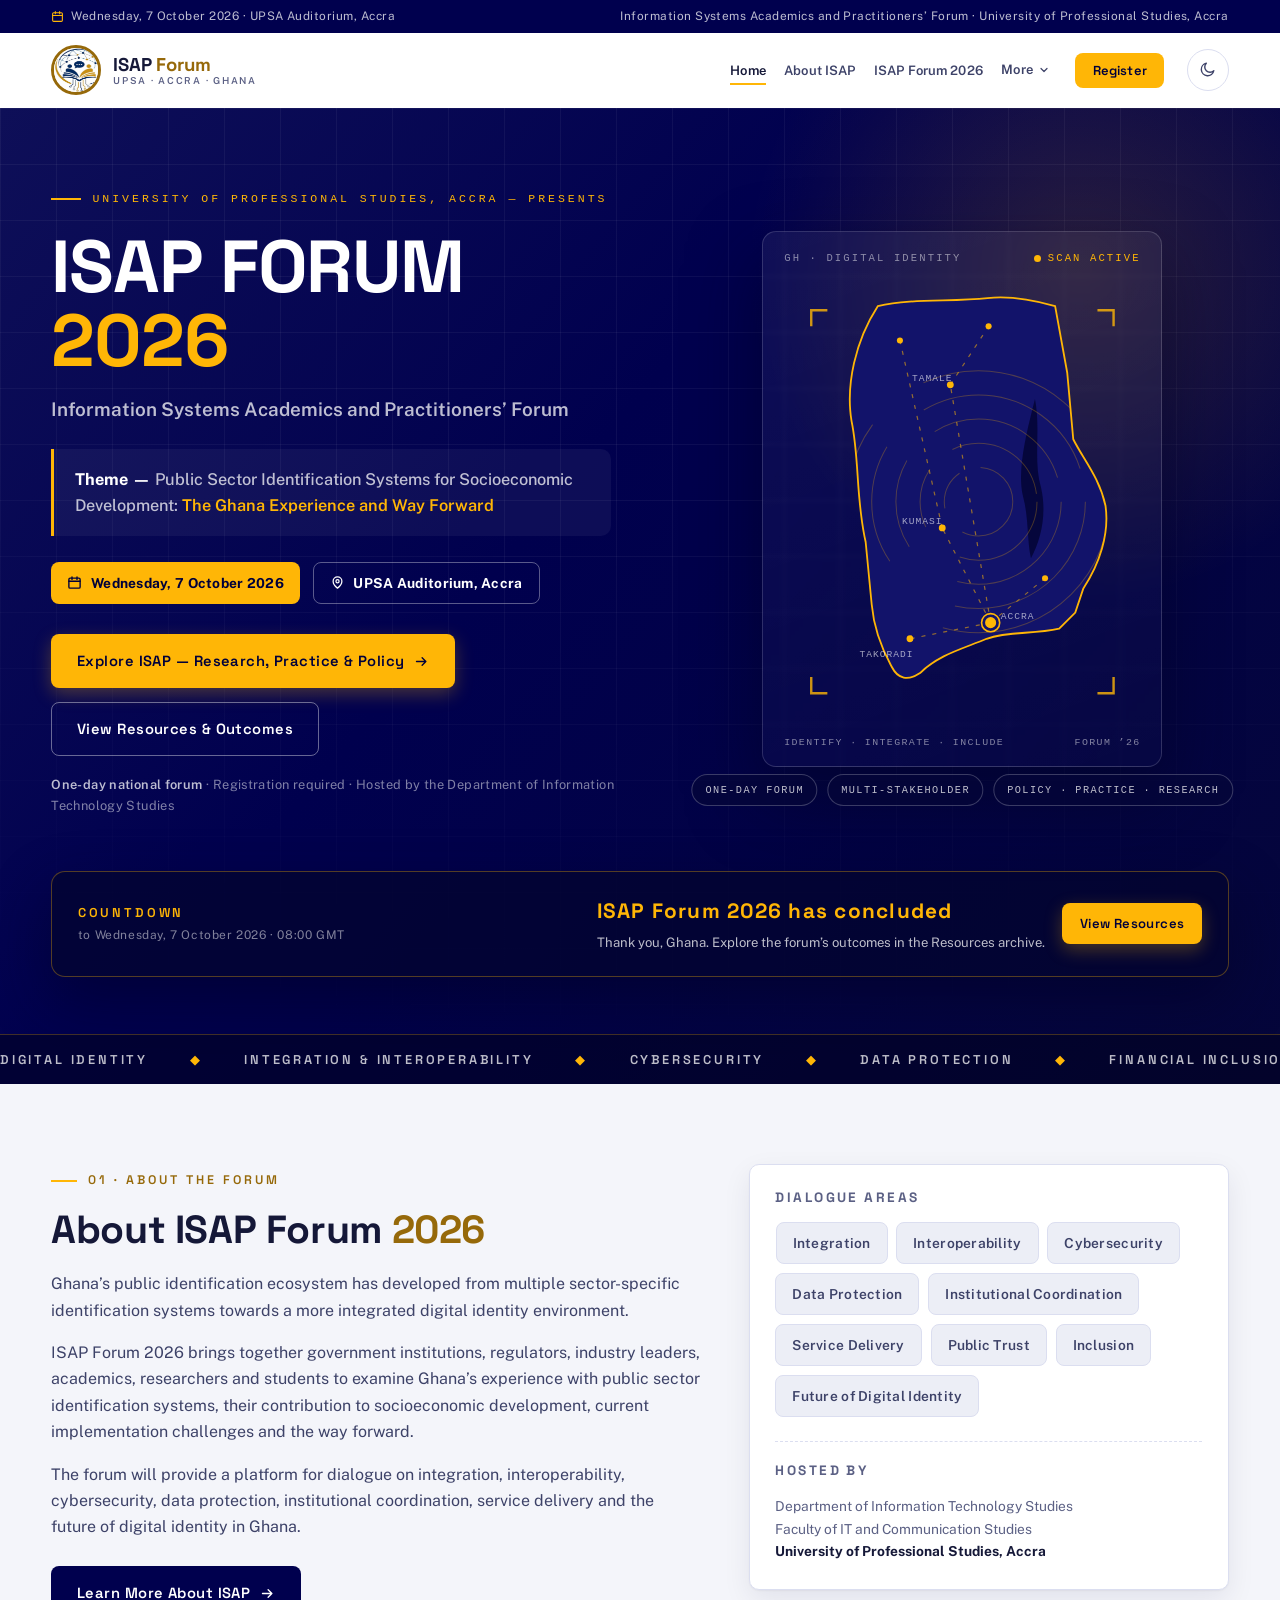
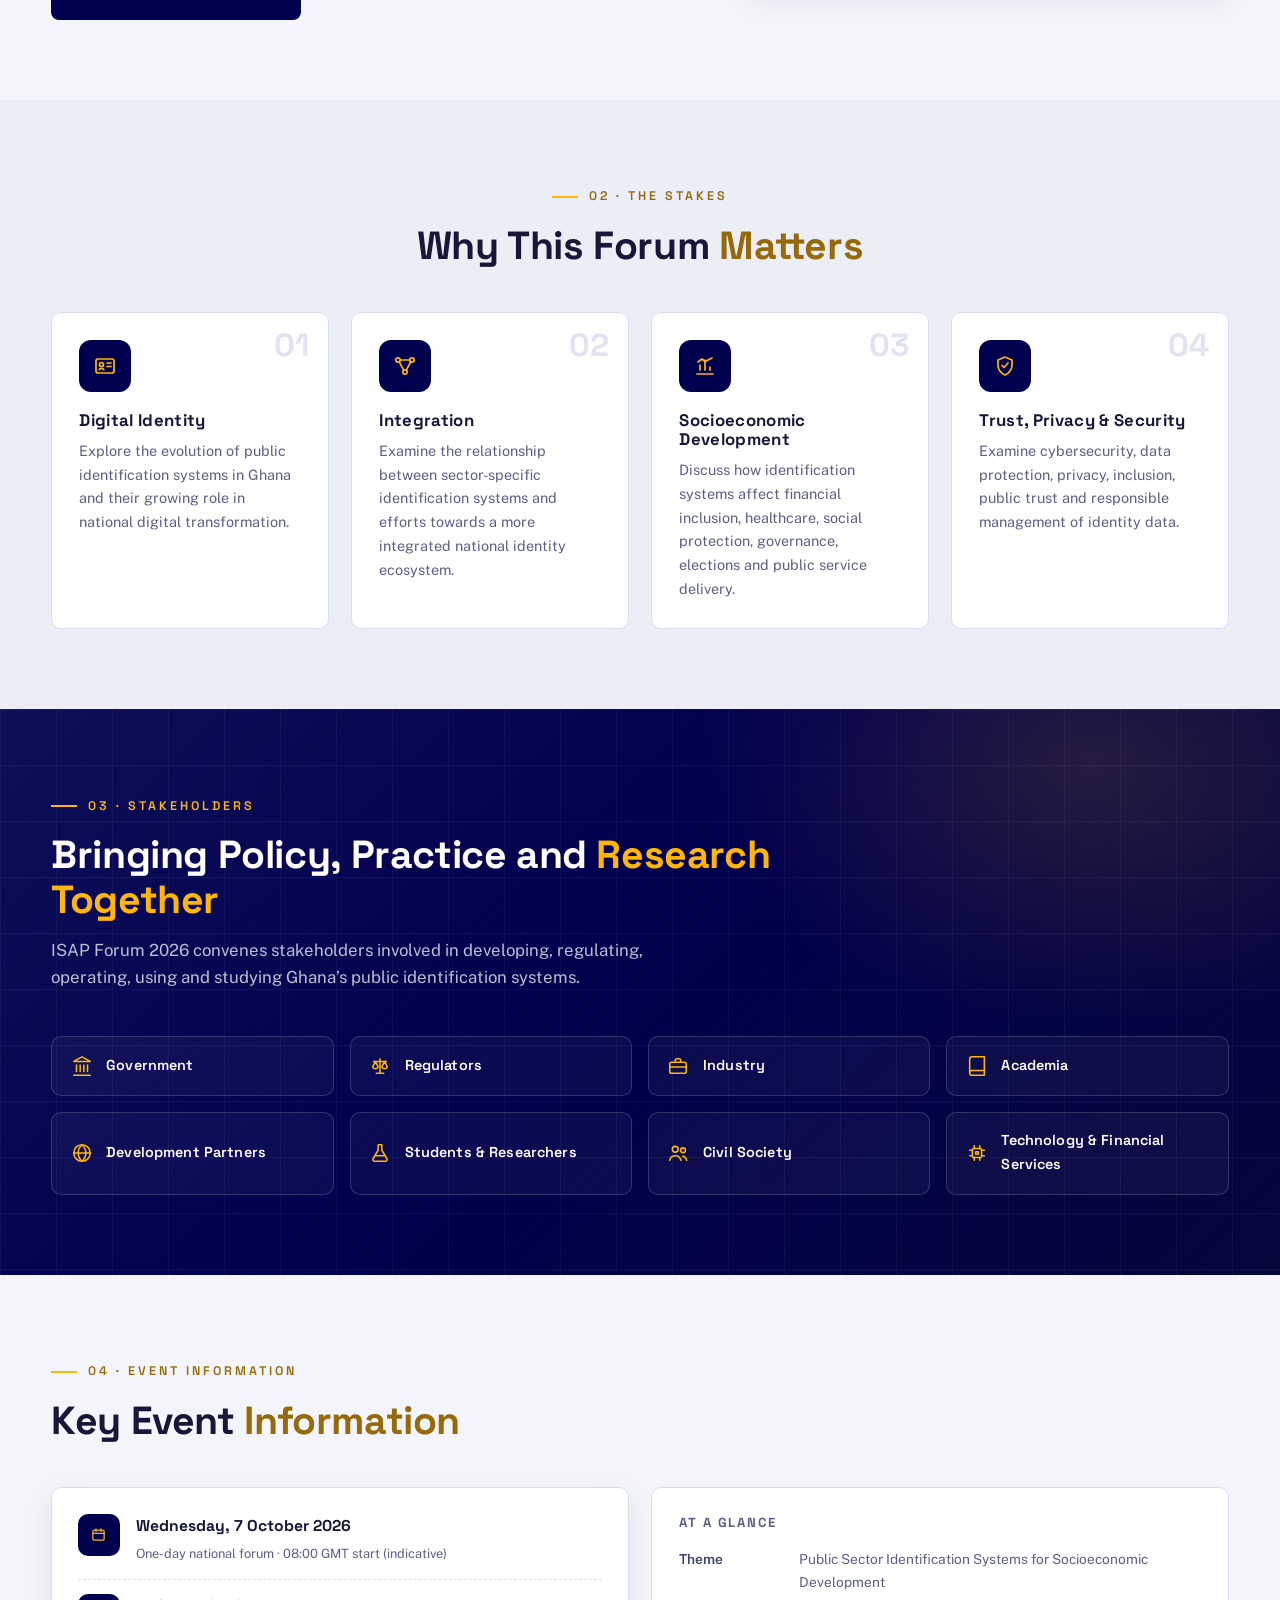
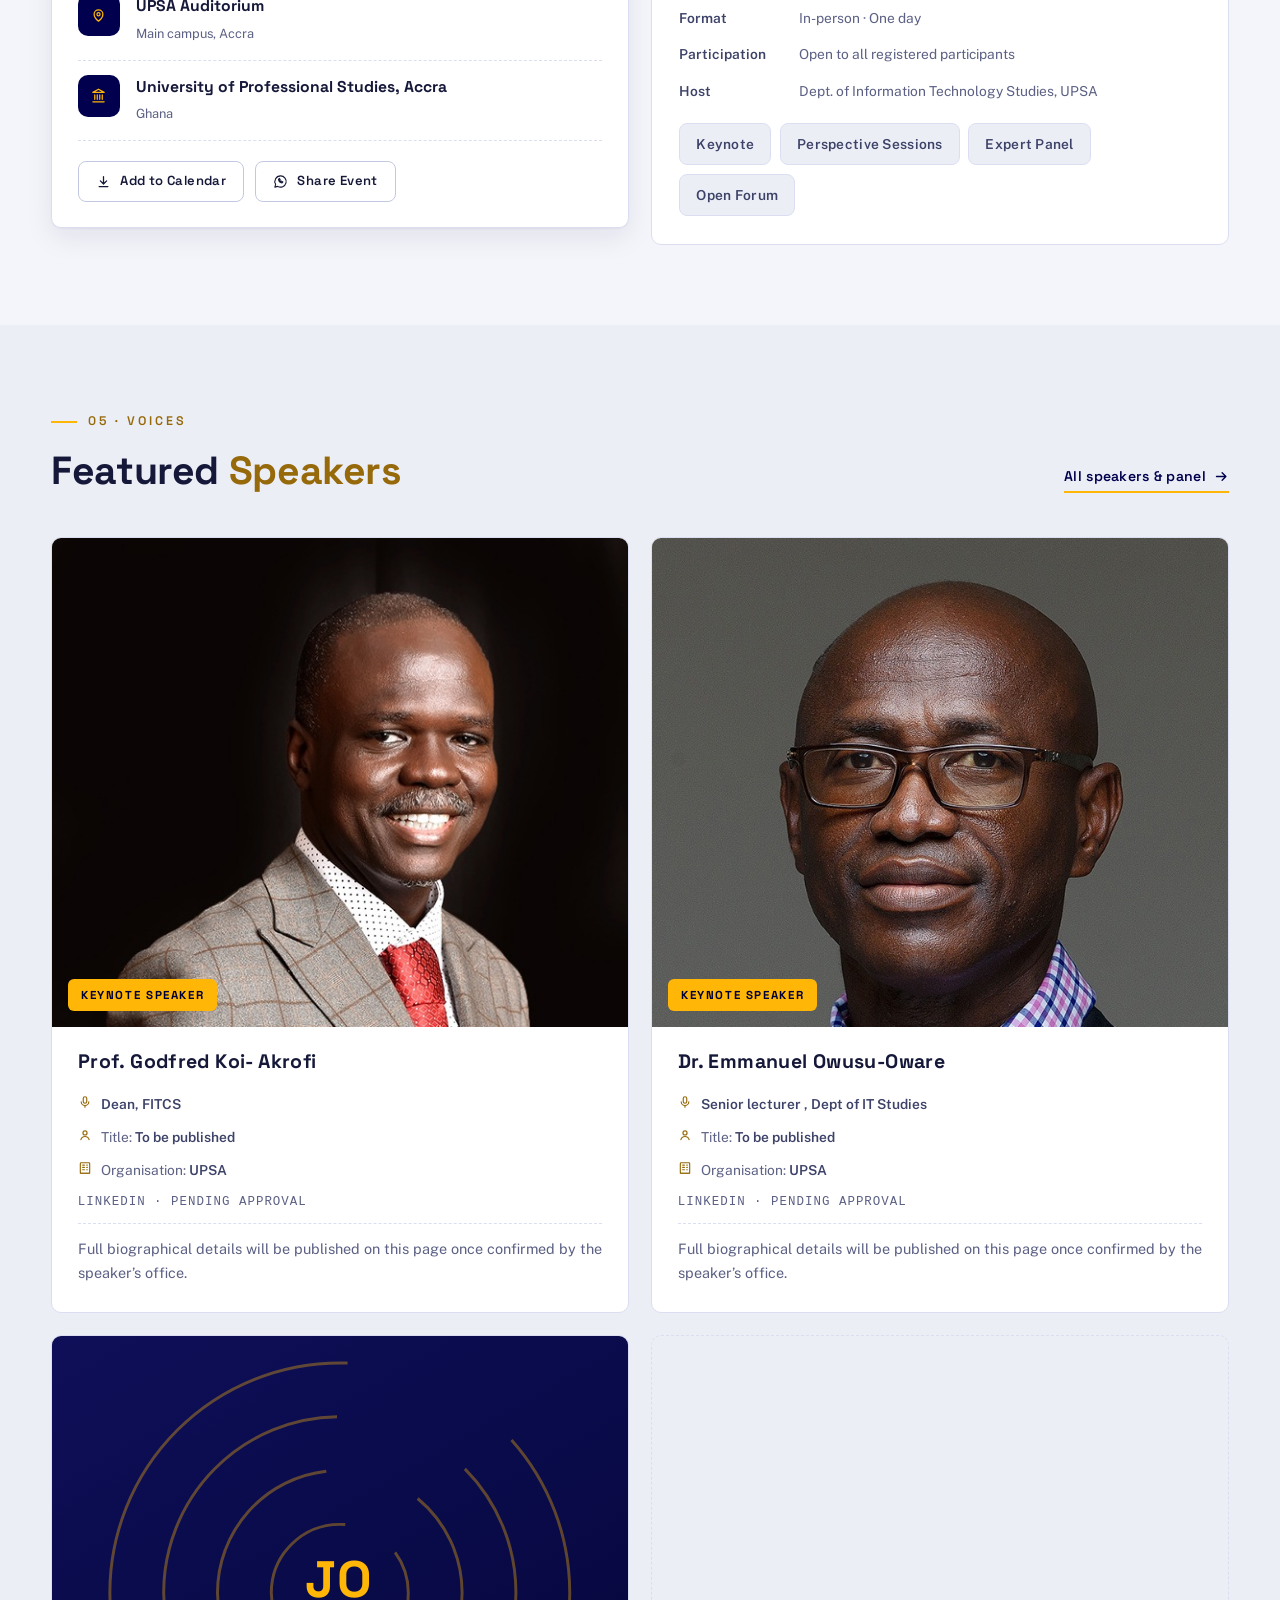
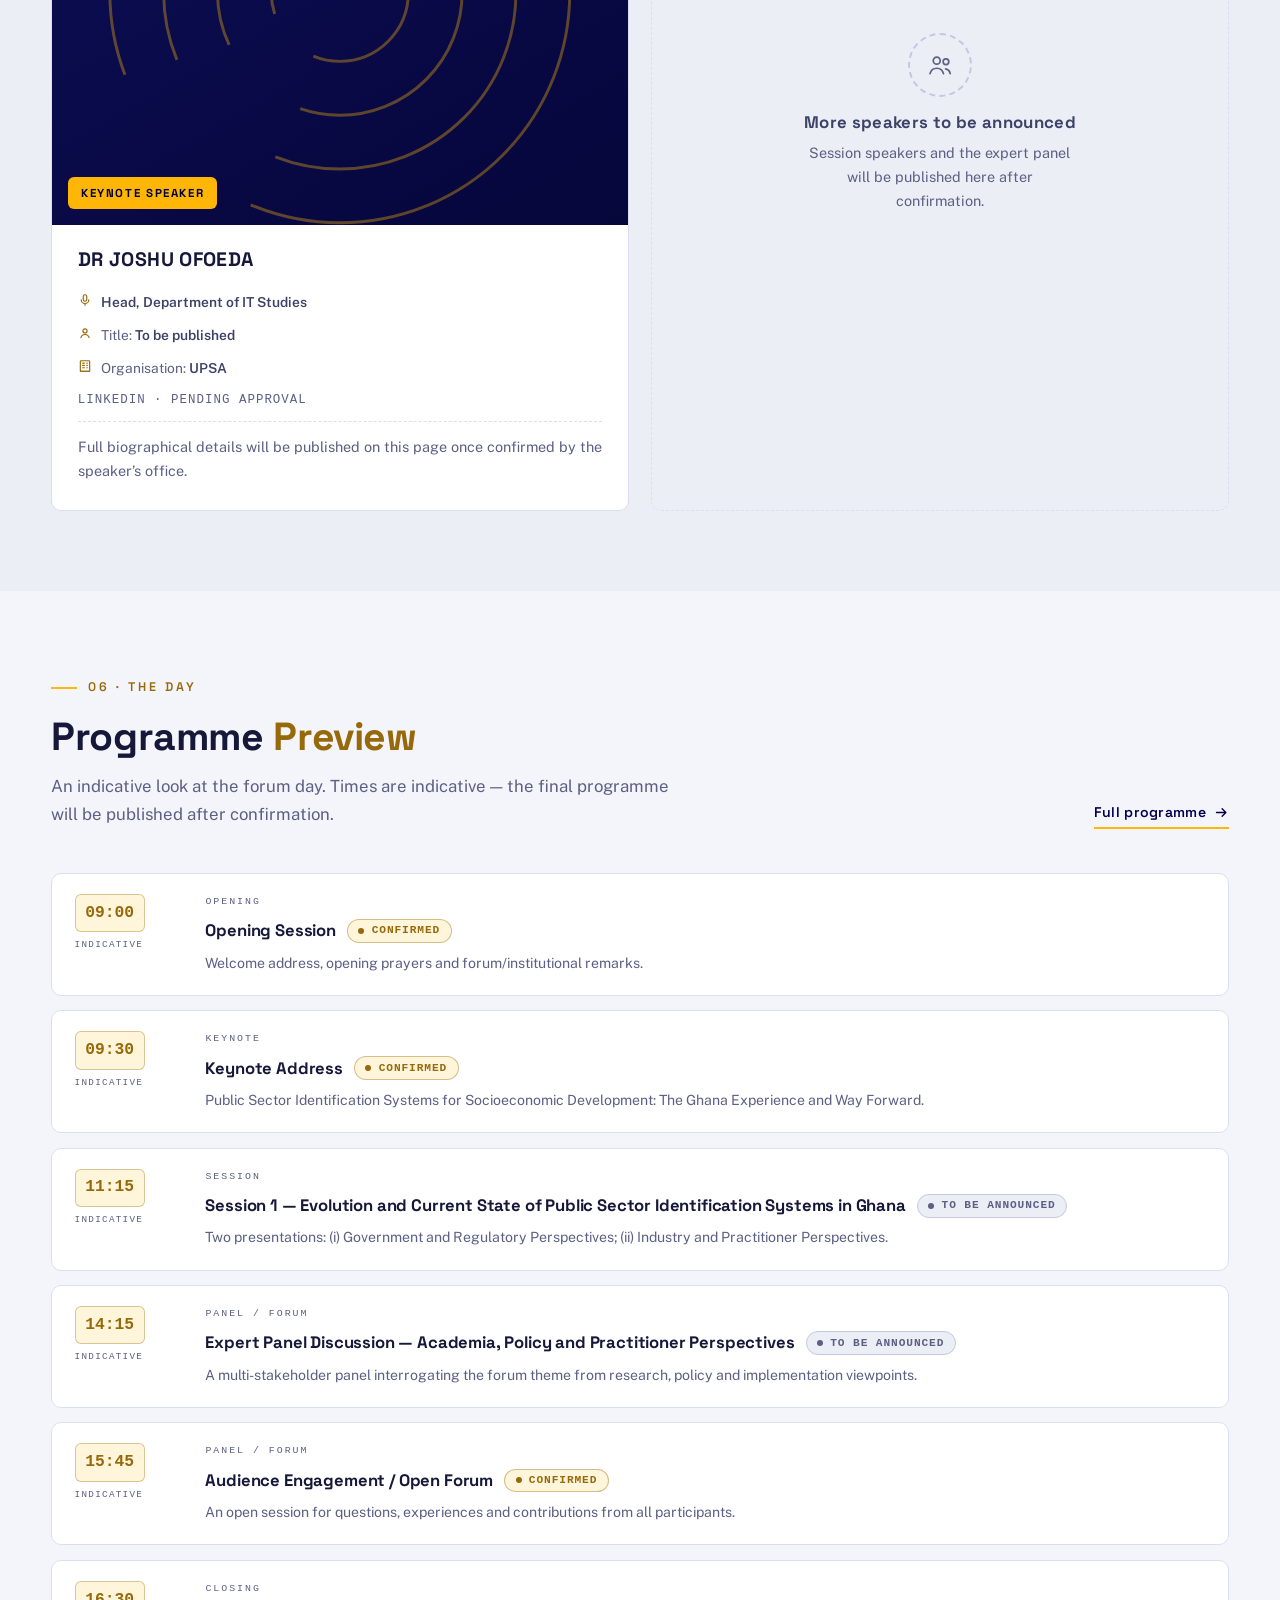
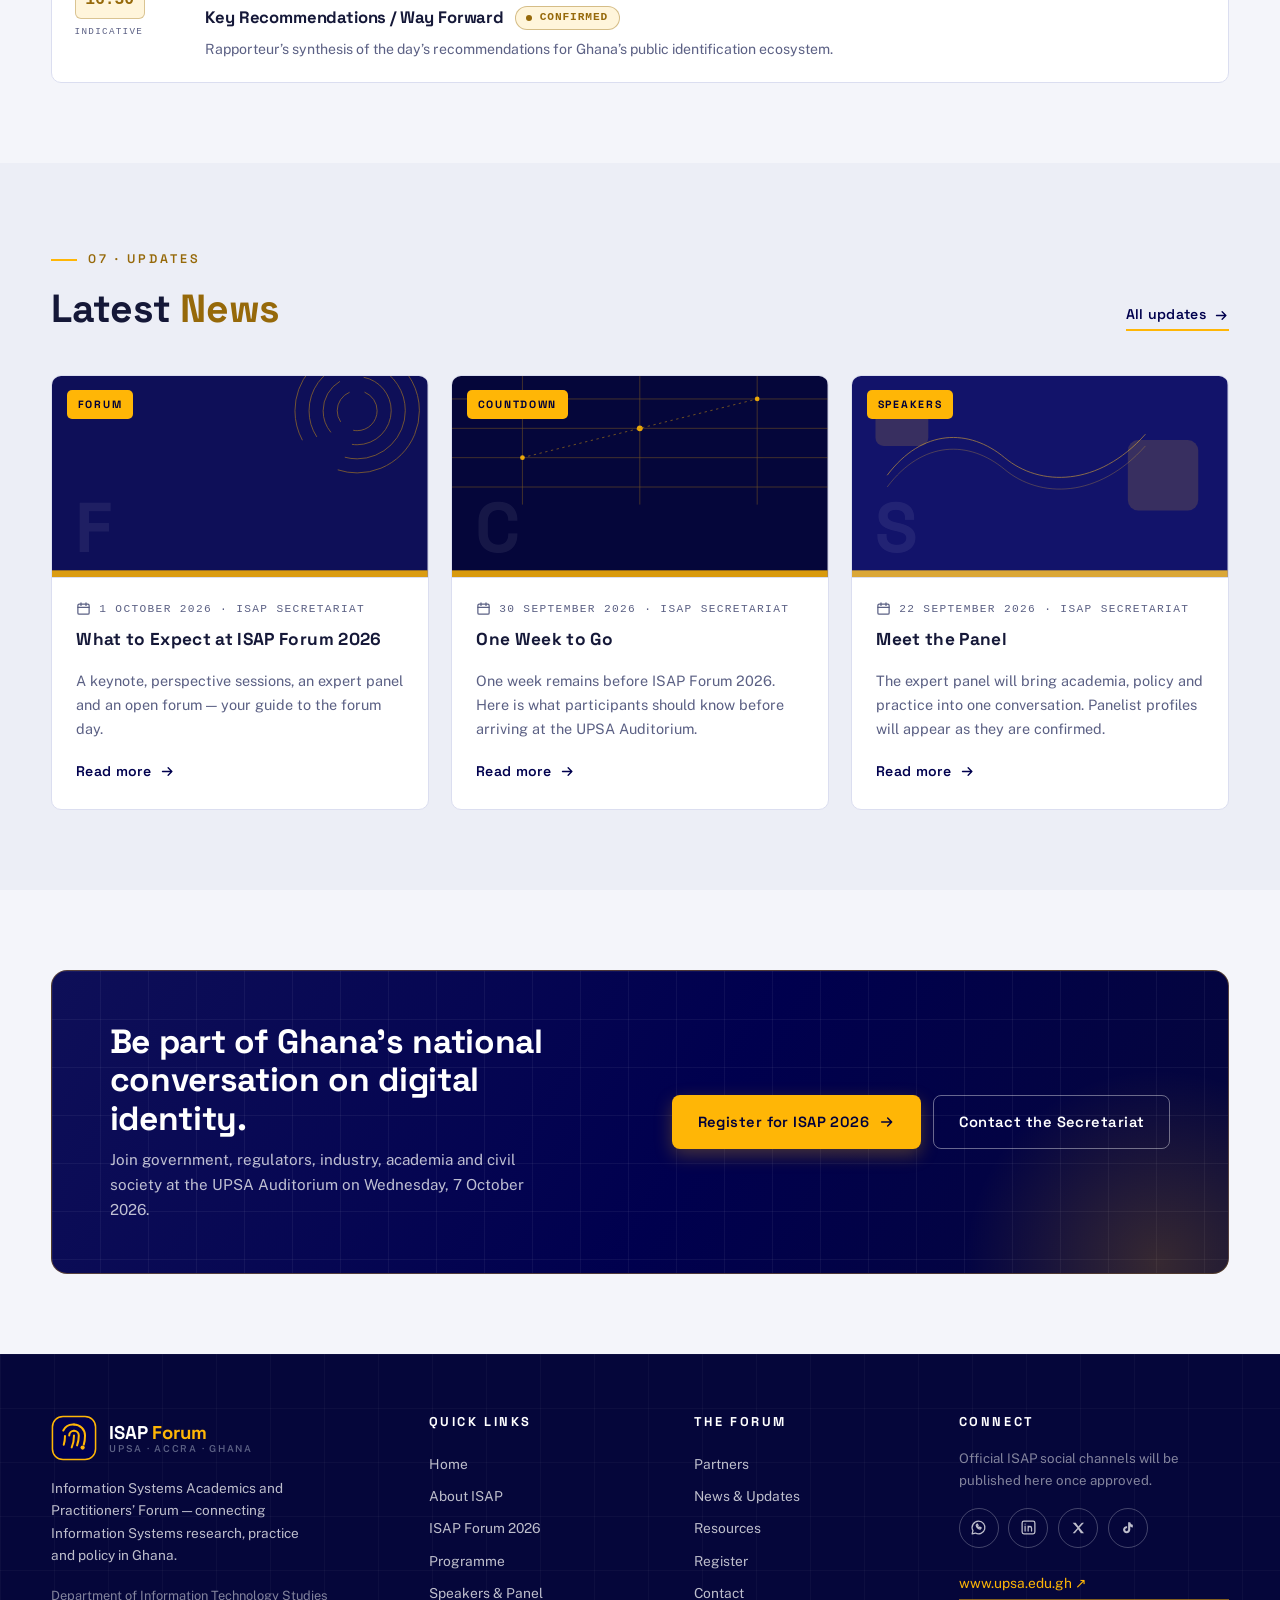
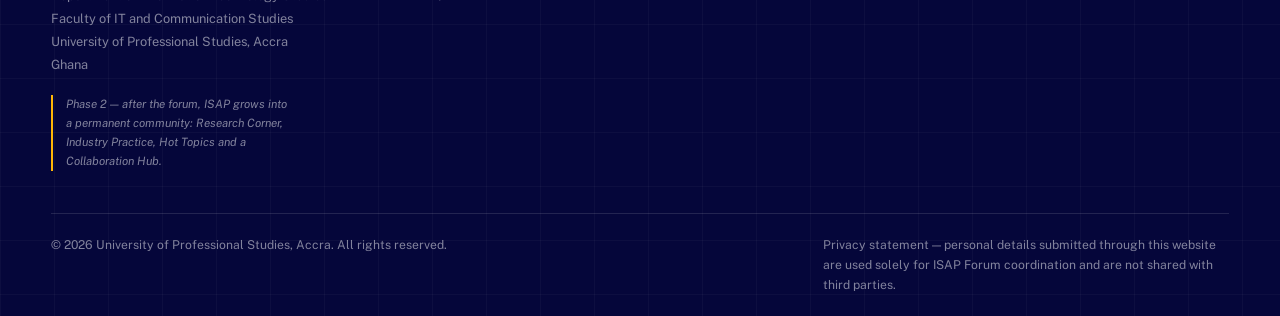
==== index.html @ c1e5a8bd "-Initial Commit -frontend" ====
<!DOCTYPE html>
<html lang="en" data-theme="light">

<head>
  <!-- =====================================================================
  ISAP FORUM 2026 — Official Event Website (Frontend Prototype)
  Information Systems Academics and Practitioners' Forum
  University of Professional Studies, Accra (UPSA)
  ---------------------------------------------------------------------
  · Multi-page static site: HTML5 + CSS3 + Vanilla JS (no frameworks, no build step)
  · Shared assets:  style.css (design system) · main.js (CMS-ready data + behaviour)
  · This page:      index.html — Home (front page)
  · News articles:  article.html?slug=<slug> — single-article view rendered
    from the ISAP_DATA store in main.js (CMS-ready). All renderers honour
    the `status` publication gate (invited / confirmed / published ·
    draft / approved / published); swap the data objects for API calls
    later without touching the renderers.
====================================================================== -->
  <meta charset="UTF-8">
  <meta name="viewport" content="width=device-width, initial-scale=1.0">
  <title>ISAP Forum 2026 | Information Systems Academics and Practitioners’ Forum</title>
  <link rel="icon" type="image/x-icon" href="images/logo-icon.jpg">
  <meta name="description"
    content="Official website of ISAP Forum 2026 at the University of Professional Studies, Accra, focusing on public sector identification systems for socioeconomic development in Ghana. Wednesday, 7 October 2026 · UPSA Auditorium.">
  <meta name="robots" content="index, follow">
  <meta name="theme-color" content="#00004E">
  <!-- Canonical + social placeholders: replace domain with the production URL -->
  <link rel="canonical" href="https://isapforum.upsa.edu.gh/">
  <meta property="og:type" content="website">
  <meta property="og:site_name" content="ISAP Forum · UPSA">
  <meta property="og:title" content="ISAP Forum 2026 | Information Systems Academics and Practitioners’ Forum">
  <meta property="og:description"
    content="Official website of ISAP Forum 2026 at the University of Professional Studies, Accra, focusing on public sector identification systems for socioeconomic development in Ghana. Wednesday, 7 October 2026 · UPSA Auditorium.">
  <meta property="og:url" content="https://isapforum.upsa.edu.gh/">
  <!-- og:image: replace with official campaign visual when available -->
  <meta property="og:image" content="https://isapforum.upsa.edu.gh/assets/images/isap-2026-og.png">
  <meta name="twitter:card" content="summary_large_image">
  <meta name="twitter:title" content="ISAP Forum 2026 | Information Systems Academics and Practitioners’ Forum">
  <meta name="twitter:description"
    content="Official website of ISAP Forum 2026 at the University of Professional Studies, Accra, focusing on public sector identification systems for socioeconomic development in Ghana. Wednesday, 7 October 2026 · UPSA Auditorium.">
  <link rel="preconnect" href="https://fonts.googleapis.com">
  <link rel="preconnect" href="https://fonts.gstatic.com" crossorigin>
  <link
    href="https://fonts.googleapis.com/css2?family=Space+Grotesk:wght@500;600;700&family=Public+Sans:ital,wght@0,400;0,500;0,600;0,700;0,800;1,400;1,600&display=swap"
    rel="stylesheet">
  <script>
    /* Theme bootstrap — runs before paint to avoid flash (persists via localStorage) */
    (function () {
      try {
        var t = localStorage.getItem('isap-theme');
        if (t !== 'light' && t !== 'dark') {
          t = (window.matchMedia && window.matchMedia('(prefers-color-scheme: dark)').matches) ? 'dark' : 'light';
        }
        document.documentElement.setAttribute('data-theme', t);
      } catch (e) { document.documentElement.setAttribute('data-theme', 'light'); }
    })();
  </script>
  <link rel="stylesheet" href="style.css">
</head>

<body data-page="home">

  <a class="skip-link" href="#main">Skip to main content</a>

  <!-- ================= HEADER ================= -->
  <header class="site-header" id="siteHeader">
    <div class="topstrip">
      <div class="container topstrip-in">
        <span><svg width="13" height="13" viewBox="0 0 24 24" fill="none" stroke="currentColor" stroke-width="2"
            stroke-linecap="round">
            <rect x="3" y="5" width="18" height="16" rx="2" />
            <path d="M3 10h18M8 3v4M16 3v4" />
          </svg> Wednesday, 7 October 2026 · UPSA Auditorium, Accra</span>
        <span class="ts-right">Information Systems Academics and Practitioners’ Forum · University of Professional
          Studies, Accra</span>
      </div>
    </div>
    <div class="container header-inner">
      <a class="brand" href="index.html" aria-label="ISAP Forum — Home">
        <img class="brand-mark-img" src="images/logo-icon.jpg" alt="" aria-hidden="true">
        <span class="brand-text">
          <strong>ISAP <i>Forum</i></strong>
          <small>UPSA · Accra · Ghana</small>
        </span>
      </a>
      <nav class="main-nav" aria-label="Primary">
        <ul>
          <li><a class="active nav-link" href="index.html" data-nav="home">Home</a></li>
          <li><a class="nav-link" href="about.html" data-nav="about">About ISAP</a></li>
          <li><a class="nav-link" href="forum.html" data-nav="forum">ISAP Forum 2026</a></li>
          <li class="nav-dropdown" id="navMore">
            <button class="nav-link nav-more" id="navMoreBtn" type="button" aria-haspopup="true" aria-expanded="false"
              aria-controls="navMoreMenu">
              More
              <svg class="chev" width="12" height="12" viewBox="0 0 24 24" fill="none" stroke="currentColor"
                stroke-width="2.4" stroke-linecap="round" stroke-linejoin="round" aria-hidden="true">
                <path d="M6 9l6 6 6-6" />
              </svg>
            </button>
            <ul class="nav-dropdown-menu" id="navMoreMenu" role="menu" aria-label="More pages">
              <li role="none"><a role="menuitem" class="dropdown-link" href="programme.html"
                  data-nav="programme">Programme</a></li>
              <li role="none"><a role="menuitem" class="dropdown-link" href="speakers.html" data-nav="speakers">Speakers
                  &amp; Panel</a></li>
              <li role="none"><a role="menuitem" class="dropdown-link" href="partners.html"
                  data-nav="partners">Partners</a></li>
              <li role="none"><a role="menuitem" class="dropdown-link" href="news.html" data-nav="news">News &amp;
                  Updates</a></li>
              <li role="none"><a role="menuitem" class="dropdown-link" href="resources.html"
                  data-nav="resources">Resources</a></li>
              <li role="none"><a role="menuitem" class="dropdown-link" href="contact.html"
                  data-nav="contact">Contact</a></li>
            </ul>
          </li>
          <li><a class="nav-link is-cta" href="register.html" data-nav="register">Register</a></li>
        </ul>
      </nav>
      <div class="header-actions">
        <button class="icon-btn theme-toggle" id="themeToggle" type="button" aria-label="Switch to dark mode"
          aria-pressed="false">
          <svg class="ic-moon" width="19" height="19" viewBox="0 0 24 24" fill="none" stroke="currentColor"
            stroke-width="1.8" stroke-linecap="round" stroke-linejoin="round" aria-hidden="true">
            <path d="M20 13.5A8 8 0 1 1 10.5 4 6.5 6.5 0 0 0 20 13.5z" />
          </svg>
          <svg class="ic-sun" width="19" height="19" viewBox="0 0 24 24" fill="none" stroke="currentColor"
            stroke-width="1.8" stroke-linecap="round" aria-hidden="true">
            <circle cx="12" cy="12" r="4" />
            <path
              d="M12 2v2M12 20v2M2 12h2M20 12h2M4.9 4.9l1.4 1.4M17.7 17.7l1.4 1.4M4.9 19.1l1.4-1.4M17.7 6.3l1.4-1.4" />
          </svg>
        </button>
        <button class="icon-btn hamburger" id="hamburger" type="button" aria-label="Open menu" aria-expanded="false"
          aria-controls="mobileMenu">
          <span class="bars" aria-hidden="true"><span></span><span></span><span></span></span>
        </button>
      </div>
    </div>
  </header>

  <!-- ================= MOBILE MENU ================= -->
  <div class="mobile-menu" id="mobileMenu" aria-hidden="true">
    <div class="mm-top">
      <span class="brand">
        <svg class="brand-mark" viewBox="0 0 48 48" width="40" height="40" aria-hidden="true">
          <rect x="1.5" y="1.5" width="45" height="45" rx="11" fill="#00004E" stroke="#FFB606" stroke-width="1.6" />
          <g fill="none" stroke="#FFB606" stroke-width="2.1" stroke-linecap="round">
            <path d="M24 10a11.5 11.5 0 0 1 11.5 11.5c0 3.6-.4 6.7-1.3 9.4" />
            <path d="M12.8 16.2A11.5 11.5 0 0 1 24 10" />
            <path d="M24 16.5a5 5 0 0 1 5 5c0 3.8-.6 7.2-1.8 10.2" />
            <path d="M19 21.5a5 5 0 0 1 5-5" />
            <path d="M24 21.5c0 4.6-.8 8.7-2.4 12.3" />
            <path d="M14.6 22c0 3.3-.4 6.3-1.3 9" />
          </g>
          <circle cx="33" cy="34" r="2.2" fill="#FFB606" />
        </svg>
        <span class="brand-text"><strong style="color:#fff">ISAP <i
              style="color:#FFB606;font-style:normal">Forum</i></strong><small>UPSA · Accra · Ghana</small></span>
      </span>
      <button class="mm-close" id="mmClose" type="button" aria-label="Close menu">
        <svg width="18" height="18" viewBox="0 0 24 24" fill="none" stroke="currentColor" stroke-width="2"
          stroke-linecap="round" aria-hidden="true">
          <path d="M6 6l12 12M18 6L6 18" />
        </svg>
      </button>
    </div>
    <nav class="mm-nav" aria-label="Mobile">
      <a class="active" href="index.html" data-nav="home">Home <small>01</small></a>
      <a href="about.html" data-nav="about">About ISAP <small>02</small></a>
      <a href="forum.html" data-nav="forum">ISAP Forum 2026 <small>03</small></a>
      <a href="programme.html" data-nav="programme">Programme <small>04</small></a>
      <a href="speakers.html" data-nav="speakers">Speakers &amp; Panel <small>05</small></a>
      <a href="partners.html" data-nav="partners">Partners <small>06</small></a>
      <a href="news.html" data-nav="news">News &amp; Updates <small>07</small></a>
      <a href="resources.html" data-nav="resources">Resources <small>08</small></a>
      <a href="register.html" data-nav="register">Register <small>09</small></a>
      <a href="contact.html" data-nav="contact">Contact <small>10</small></a>
    </nav>
    <div class="mm-foot">
      <a class="btn btn-gold" href="register.html">Register for ISAP 2026
        <svg class="arr" width="16" height="16" viewBox="0 0 24 24" fill="none" stroke="currentColor" stroke-width="2.2"
          stroke-linecap="round" stroke-linejoin="round" aria-hidden="true">
          <path d="M4 12h15M13 6l6 6-6 6" />
        </svg>
      </a>
      <div class="mm-event">
        <span><svg width="14" height="14" viewBox="0 0 24 24" fill="none" stroke="currentColor" stroke-width="2"
            stroke-linecap="round" aria-hidden="true">
            <rect x="3" y="5" width="18" height="16" rx="2" />
            <path d="M3 10h18M8 3v4M16 3v4" />
          </svg> Wednesday, 7 October 2026</span>
        <span><svg width="14" height="14" viewBox="0 0 24 24" fill="none" stroke="currentColor" stroke-width="2"
            stroke-linecap="round" stroke-linejoin="round" aria-hidden="true">
            <path d="M12 21s-7-5.1-7-11a7 7 0 0 1 14 0c0 5.9-7 11-7 11z" />
            <circle cx="12" cy="10" r="2.5" />
          </svg> UPSA Auditorium, Accra</span>
      </div>
    </div>
  </div>

  <main id="main">
    <!-- ============================================================
     VIEW: HOME
============================================================ -->
    <section class="view" id="view-home" aria-label="Home">

      <!-- HERO -->
      <div class="hero">
        <div class="container hero-inner">
          <div class="hero-copy">
            <p class="hero-eyebrow hero-enter-scale" data-hero-child="0">University of Professional Studies, Accra —
              presents</p>
            <h1 class="hero-title hero-enter" data-hero-child="0.05">ISAP FORUM<span class="yr">2026</span></h1>
            <p class="hero-name hero-enter" data-hero-child="0.12">Information Systems Academics and Practitioners’
              Forum</p>
            <p class="hero-theme hero-enter" data-hero-child="0.19"><strong>Theme —</strong> Public Sector
              Identification Systems for Socioeconomic Development: <em>The Ghana Experience and Way Forward</em></p>
            <div class="hero-meta hero-enter" data-hero-child="0.27">
              <span class="chip chip--gold">
                <svg width="15" height="15" viewBox="0 0 24 24" fill="none" stroke="currentColor" stroke-width="2.2"
                  stroke-linecap="round" aria-hidden="true">
                  <rect x="3" y="5" width="18" height="16" rx="2" />
                  <path d="M3 10h18M8 3v4M16 3v4" />
                </svg>
                Wednesday, 7 October 2026
              </span>
              <span class="chip chip--line">
                <svg width="15" height="15" viewBox="0 0 24 24" fill="none" stroke="currentColor" stroke-width="2"
                  stroke-linecap="round" stroke-linejoin="round" aria-hidden="true">
                  <path d="M12 21s-7-5.1-7-11a7 7 0 0 1 14 0c0 5.9-7 11-7 11z" />
                  <circle cx="12" cy="10" r="2.5" />
                </svg>
                UPSA Auditorium, Accra
              </span>
            </div>
            <div class="hero-ctas hero-enter" id="heroCtas" data-hero-child="0.35">
              <a class="btn btn-gold" href="register.html" data-hero-register>Register for ISAP 2026
                <svg class="arr" width="16" height="16" viewBox="0 0 24 24" fill="none" stroke="currentColor"
                  stroke-width="2.2" stroke-linecap="round" stroke-linejoin="round" aria-hidden="true">
                  <path d="M4 12h15M13 6l6 6-6 6" />
                </svg>
              </a>
              <a class="btn btn-ghost" href="programme.html" data-hero-programme>View Programme</a>
            </div>
            <p class="hero-note hero-enter" data-hero-child="0.43"><b>One-day national forum</b> · Registration required
              · Hosted by the Department of Information Technology Studies</p>
          </div>

          <div class="hero-visual hero-enter-scale" data-hero-child="0.2">
            <figure class="map-panel" role="img"
              aria-label="Stylized map of Ghana with a biometric fingerprint overlay and network nodes linking major cities — the digital identity theme of ISAP Forum 2026">
              <div class="map-head"><span>GH · Digital Identity</span><span class="live">Scan Active</span></div>
              <svg class="map-svg" viewBox="0 0 360 440" aria-hidden="true" focusable="false">
                <defs>
                  <clipPath id="ghClip">
                    <path
                      d="M96 26 C130 18 168 22 205 18 C232 15 258 22 272 26 L284 92 L290 158 C300 178 316 196 322 224 C326 252 316 282 300 306 L292 330 L276 346 C250 352 226 348 204 356 C180 366 156 372 138 390 C126 398 116 396 110 384 C100 366 92 344 90 322 L84 260 C74 216 78 178 70 140 C64 104 74 60 96 26 Z" />
                  </clipPath>
                  <linearGradient id="scanGrad" x1="0" y1="0" x2="0" y2="1">
                    <stop offset="0" stop-color="#FFB606" stop-opacity="0" />
                    <stop offset="1" stop-color="#FFB606" stop-opacity=".28" />
                  </linearGradient>
                </defs>
                <!-- Ghana silhouette (stylized; replace with official cartography asset if required) -->
                <path
                  d="M96 26 C130 18 168 22 205 18 C232 15 258 22 272 26 L284 92 L290 158 C300 178 316 196 322 224 C326 252 316 282 300 306 L292 330 L276 346 C250 352 226 348 204 356 C180 366 156 372 138 390 C126 398 116 396 110 384 C100 366 92 344 90 322 L84 260 C74 216 78 178 70 140 C64 104 74 60 96 26 Z"
                  fill="#12136A" stroke="#FFB606" stroke-width="1.8" />
                <!-- Lake Volta -->
                <path
                  d="M252 118 C258 150 250 178 258 206 C264 232 258 258 248 276 C244 258 246 236 240 214 C234 188 244 150 252 118 Z"
                  fill="#05063C" />
                <!-- fingerprint arcs -->
                <g fill="none" stroke="#FFB606" opacity=".26" clip-path="url(#ghClip)">
                  <circle cx="196" cy="220" r="34" stroke-dasharray="70 30 40 22" />
                  <circle cx="196" cy="220" r="58" stroke-dasharray="110 46 60 30" />
                  <circle cx="196" cy="220" r="82" stroke-dasharray="150 60 90 40" />
                  <circle cx="196" cy="220" r="106" stroke-dasharray="190 80 120 52" />
                  <circle cx="196" cy="220" r="130" stroke-dasharray="240 100 150 66" />
                </g>
                <!-- network: Accra hub to cities -->
                <g stroke="#FFB606" stroke-width="1.2" opacity=".55">
                  <line class="net-line" x1="208" y1="340" x2="160" y2="246" />
                  <line class="net-line" x1="208" y1="340" x2="168" y2="104" />
                  <line class="net-line" x1="208" y1="340" x2="128" y2="356" />
                  <line class="net-line" x1="208" y1="340" x2="262" y2="296" />
                  <line class="net-line" x1="160" y1="246" x2="118" y2="60" />
                  <line class="net-line" x1="168" y1="104" x2="206" y2="46" />
                </g>
                <g fill="#FFB606">
                  <circle cx="160" cy="246" r="3.4" />
                  <circle cx="168" cy="104" r="3.4" />
                  <circle cx="128" cy="356" r="3.4" />
                  <circle cx="262" cy="296" r="3" />
                  <circle cx="118" cy="60" r="3" />
                  <circle cx="206" cy="46" r="3" />
                  <circle cx="208" cy="340" r="5.5" />
                </g>
                <circle class="pulse-ring" cx="208" cy="340" r="9" fill="none" stroke="#FFB606" stroke-width="1.6" />
                <g font-family="ui-monospace,Menlo,monospace" font-size="9.5" fill="rgba(255,255,255,.62)"
                  letter-spacing="1">
                  <text x="218" y="336">ACCRA</text><text x="120" y="242">KUMASI</text>
                  <text x="130" y="100">TAMALE</text><text x="78" y="374">TAKORADI</text>
                </g>
                <!-- biometric scan sweep -->
                <g clip-path="url(#ghClip)">
                  <g class="scan-line">
                    <rect x="40" y="-44" width="290" height="44" fill="url(#scanGrad)" />
                    <rect x="40" y="-2" width="290" height="2.4" fill="#FFB606" opacity=".9" />
                  </g>
                </g>
                <!-- scan frame corners -->
                <g stroke="#FFB606" stroke-width="2.4" fill="none" opacity=".8">
                  <path d="M46 30 h-16 v16" />
                  <path d="M314 30 h16 v16" />
                  <path d="M46 410 h-16 v-16" />
                  <path d="M314 410 h16 v-16" />
                </g>
              </svg>
              <figcaption class="map-foot"><span>Identify · Integrate · Include</span><span>Forum ’26</span>
              </figcaption>
              <div class="hero-stats" aria-hidden="true">
                <span>One-Day Forum</span><span>Multi-Stakeholder</span><span>Policy · Practice · Research</span>
              </div>
            </figure>
          </div>
        </div>

        <!-- COUNTDOWN -->
        <div class="container countdown hero-enter" id="countdown" role="timer" data-hero-child="0.45" aria-live="off"
          aria-label="Countdown to ISAP Forum 2026">
          <div class="cd-panel">
            <div class="cd-label">
              <strong>Countdown</strong>
              <small>to Wednesday, 7 October 2026 · 08:00 GMT</small>
            </div>
            <div class="cd-grid">
              <div class="cd-cell"><span class="cd-num" id="cdDays">--</span><span class="cd-unit">Days</span></div>
              <span class="cd-sep" aria-hidden="true">:</span>
              <div class="cd-cell"><span class="cd-num" id="cdHours">--</span><span class="cd-unit">Hours</span></div>
              <span class="cd-sep" aria-hidden="true">:</span>
              <div class="cd-cell"><span class="cd-num" id="cdMins">--</span><span class="cd-unit">Minutes</span></div>
              <span class="cd-sep" aria-hidden="true">:</span>
              <div class="cd-cell"><span class="cd-num" id="cdSecs">--</span><span class="cd-unit">Seconds</span></div>
            </div>
            <div class="cd-ended">
              <p>ISAP Forum 2026 has concluded<small>Thank you, Ghana. Explore the forum’s outcomes in the Resources
                  archive.</small></p>
              <a class="btn btn-gold btn-sm" href="resources.html">View Resources</a>
            </div>
          </div>
        </div>

        <!-- THEME MARQUEE -->
        <div class="marquee" aria-hidden="true">
          <div class="marquee-track" id="marqueeTrack">
            <span>Digital Identity <b>◆</b> Integration &amp; Interoperability <b>◆</b> Cybersecurity <b>◆</b> Data
              Protection <b>◆</b> Financial Inclusion <b>◆</b> Service Delivery <b>◆</b> Public Trust <b>◆</b>
              Governance <b>◆</b> Inclusion <b>◆</b> The Ghana Experience <b>◆</b></span>
          </div>
        </div>
      </div>

      <!-- ABOUT -->
      <section class="section" aria-labelledby="homeAboutT">
        <div class="container about-grid">
          <div class="reveal reveal-left">
            <p class="eyebrow">01 · About the Forum</p>
            <h2 class="sec-title" id="homeAboutT">About ISAP Forum <span class="hl">2026</span></h2>
            <div class="prose" style="margin-top:1.2rem">
              <p>Ghana’s public identification ecosystem has developed from multiple sector-specific identification
                systems towards a more integrated digital identity environment.</p>
              <p>ISAP Forum 2026 brings together government institutions, regulators, industry leaders, academics,
                researchers and students to examine Ghana’s experience with public sector identification systems, their
                contribution to socioeconomic development, current implementation challenges and the way forward.</p>
              <p>The forum will provide a platform for dialogue on integration, interoperability, cybersecurity, data
                protection, institutional coordination, service delivery and the future of digital identity in Ghana.
              </p>
            </div>
            <a class="btn btn-navy" href="about.html" style="margin-top:1.6rem">Learn More About ISAP
              <svg class="arr" width="15" height="15" viewBox="0 0 24 24" fill="none" stroke="currentColor"
                stroke-width="2.2" stroke-linecap="round" stroke-linejoin="round" aria-hidden="true">
                <path d="M4 12h15M13 6l6 6-6 6" />
              </svg>
            </a>
          </div>
          <aside class="focus-card reveal reveal-right" aria-label="Forum dialogue areas">
            <h3>Dialogue Areas</h3>
            <div class="focus-tags">
              <span class="chip chip--soft">Integration</span><span class="chip chip--soft">Interoperability</span>
              <span class="chip chip--soft">Cybersecurity</span><span class="chip chip--soft">Data Protection</span>
              <span class="chip chip--soft">Institutional Coordination</span><span class="chip chip--soft">Service
                Delivery</span>
              <span class="chip chip--soft">Public Trust</span><span class="chip chip--soft">Inclusion</span>
              <span class="chip chip--soft">Future of Digital Identity</span>
            </div>
            <div style="margin-top:1.5rem;border-top:1px dashed var(--line);padding-top:1.3rem">
              <h3>Hosted By</h3>
              <p style="font-size:.86rem;color:var(--muted)">Department of Information Technology Studies<br>Faculty of
                IT and Communication Studies<br><strong style="color:var(--ink)">University of Professional Studies,
                  Accra</strong></p>
            </div>
          </aside>
        </div>
      </section>

      <!-- WHY THIS FORUM MATTERS -->
      <section class="section section--tint" aria-labelledby="whyT">
        <div class="container">
          <div class="sec-head sec-head--center reveal">
            <p class="eyebrow">02 · The Stakes</p>
            <h2 class="sec-title" id="whyT">Why This Forum <span class="hl">Matters</span></h2>
          </div>
          <div class="grid grid-4">
            <article class="card reveal"><span class="ghost-num" aria-hidden="true">01</span>
              <div class="icon-box" aria-hidden="true"><svg width="24" height="24" viewBox="0 0 24 24" fill="none"
                  stroke="currentColor" stroke-width="1.7" stroke-linecap="round" stroke-linejoin="round">
                  <rect x="3" y="5" width="18" height="14" rx="2" />
                  <circle cx="8.5" cy="10.5" r="2" />
                  <path d="M6.2 15.7c.6-1.7 4-1.7 4.6 0M14 9h4M14 12.5h4" />
                </svg></div>
              <h3>Digital Identity</h3>
              <p>Explore the evolution of public identification systems in Ghana and their growing role in national
                digital transformation.</p>
            </article>
            <article class="card reveal"><span class="ghost-num" aria-hidden="true">02</span>
              <div class="icon-box" aria-hidden="true"><svg width="24" height="24" viewBox="0 0 24 24" fill="none"
                  stroke="currentColor" stroke-width="1.7" stroke-linecap="round" stroke-linejoin="round">
                  <circle cx="5" cy="6" r="2.2" />
                  <circle cx="19" cy="6" r="2.2" />
                  <circle cx="12" cy="18" r="2.2" />
                  <path d="M6.2 7.8l4.4 8M17.8 7.8l-4.4 8M7.2 6h9.6" />
                </svg></div>
              <h3>Integration</h3>
              <p>Examine the relationship between sector-specific identification systems and efforts towards a more
                integrated national identity ecosystem.</p>
            </article>
            <article class="card reveal"><span class="ghost-num" aria-hidden="true">03</span>
              <div class="icon-box" aria-hidden="true"><svg width="24" height="24" viewBox="0 0 24 24" fill="none"
                  stroke="currentColor" stroke-width="1.7" stroke-linecap="round" stroke-linejoin="round">
                  <path d="M4 20h16" />
                  <path d="M7 16v-5M12 16V6M17 16v-3" />
                  <path d="M5 8l4-3 3 2.5L19 4" />
                </svg></div>
              <h3>Socioeconomic Development</h3>
              <p>Discuss how identification systems affect financial inclusion, healthcare, social protection,
                governance, elections and public service delivery.</p>
            </article>
            <article class="card reveal"><span class="ghost-num" aria-hidden="true">04</span>
              <div class="icon-box" aria-hidden="true"><svg width="24" height="24" viewBox="0 0 24 24" fill="none"
                  stroke="currentColor" stroke-width="1.7" stroke-linecap="round" stroke-linejoin="round">
                  <path d="M12 3l7 3v5c0 4.6-3 8.2-7 10-4-1.8-7-5.4-7-10V6l7-3z" />
                  <path d="M9 11.5l2 2 4-4.5" />
                </svg></div>
              <h3>Trust, Privacy &amp; Security</h3>
              <p>Examine cybersecurity, data protection, privacy, inclusion, public trust and responsible management of
                identity data.</p>
            </article>
          </div>
        </div>
      </section>

      <!-- STAKEHOLDERS -->
      <section class="section section--navy" aria-labelledby="stakeT">
        <div class="container">
          <div class="sec-head reveal">
            <p class="eyebrow">03 · Stakeholders</p>
            <h2 class="sec-title" id="stakeT">Bringing Policy, Practice and <span class="hl">Research Together</span>
            </h2>
            <p class="sec-lede">ISAP Forum 2026 convenes stakeholders involved in developing, regulating, operating,
              using and studying Ghana’s public identification systems.</p>
          </div>
          <div class="stake-grid">
            <div class="stake reveal"><svg width="22" height="22" viewBox="0 0 24 24" fill="none" stroke="currentColor"
                stroke-width="1.7" stroke-linecap="round" stroke-linejoin="round" aria-hidden="true">
                <path d="M3 22h18M6 18v-7M10 18v-7M14 18v-7M18 18v-7M12 2L3 7h18l-9-5z" />
              </svg><span>Government</span></div>
            <div class="stake reveal"><svg width="22" height="22" viewBox="0 0 24 24" fill="none" stroke="currentColor"
                stroke-width="1.7" stroke-linecap="round" stroke-linejoin="round" aria-hidden="true">
                <path d="M12 4v16M8 20h8M5 7h14M7 7l-3 6a3.2 3.2 0 0 0 6 0L7 7zM17 7l-3 6a3.2 3.2 0 0 0 6 0l-3-6z" />
              </svg><span>Regulators</span></div>
            <div class="stake reveal"><svg width="22" height="22" viewBox="0 0 24 24" fill="none" stroke="currentColor"
                stroke-width="1.7" stroke-linecap="round" stroke-linejoin="round" aria-hidden="true">
                <rect x="3" y="8" width="18" height="12" rx="2" />
                <path d="M9 8V6a2 2 0 0 1 2-2h2a2 2 0 0 1 2 2v2M3 13h18" />
              </svg><span>Industry</span></div>
            <div class="stake reveal"><svg width="22" height="22" viewBox="0 0 24 24" fill="none" stroke="currentColor"
                stroke-width="1.7" stroke-linecap="round" stroke-linejoin="round" aria-hidden="true">
                <path
                  d="M4 19.5A2.5 2.5 0 0 1 6.5 17H20M4 19.5A2.5 2.5 0 0 0 6.5 22H20V2H6.5A2.5 2.5 0 0 0 4 4.5v15z" />
              </svg><span>Academia</span></div>
            <div class="stake reveal"><svg width="22" height="22" viewBox="0 0 24 24" fill="none" stroke="currentColor"
                stroke-width="1.7" stroke-linecap="round" stroke-linejoin="round" aria-hidden="true">
                <circle cx="12" cy="12" r="9" />
                <path d="M3 12h18M12 3c2.8 2.6 4.2 5.6 4.2 9s-1.4 6.4-4.2 9c-2.8-2.6-4.2-5.6-4.2-9S9.2 5.6 12 3z" />
              </svg><span>Development Partners</span></div>
            <div class="stake reveal"><svg width="22" height="22" viewBox="0 0 24 24" fill="none" stroke="currentColor"
                stroke-width="1.7" stroke-linecap="round" stroke-linejoin="round" aria-hidden="true">
                <path d="M10 3h4M10 3v6L4.5 18a2 2 0 0 0 1.8 3h11.4a2 2 0 0 0 1.8-3L14 9V3M7 15h10" />
              </svg><span>Students &amp; Researchers</span></div>
            <div class="stake reveal"><svg width="22" height="22" viewBox="0 0 24 24" fill="none" stroke="currentColor"
                stroke-width="1.7" stroke-linecap="round" stroke-linejoin="round" aria-hidden="true">
                <circle cx="9" cy="8" r="3.2" />
                <path d="M2.8 20c.8-3.3 3.3-5 6.2-5s5.4 1.7 6.2 5" />
                <circle cx="17.5" cy="9" r="2.6" />
                <path d="M17.2 15.6c2.3.4 3.7 1.8 4.2 4.4" />
              </svg><span>Civil Society</span></div>
            <div class="stake reveal"><svg width="22" height="22" viewBox="0 0 24 24" fill="none" stroke="currentColor"
                stroke-width="1.7" stroke-linecap="round" stroke-linejoin="round" aria-hidden="true">
                <rect x="7" y="7" width="10" height="10" rx="1.5" />
                <rect x="10.6" y="10.6" width="2.8" height="2.8" />
                <path d="M9 4v3M15 4v3M9 17v3M15 17v3M4 9h3M4 15h3M17 9h3M17 15h3" />
              </svg><span>Technology &amp; Financial Services</span></div>
          </div>
        </div>
      </section>

      <!-- KEY EVENT INFORMATION -->
      <section class="section" aria-labelledby="evInfoT">
        <div class="container">
          <div class="sec-head reveal">
            <p class="eyebrow">04 · Event Information</p>
            <h2 class="sec-title" id="evInfoT">Key Event <span class="hl">Information</span></h2>
          </div>
          <div class="grid grid-2" style="align-items:start">
            <div class="reveal" id="homeEventInfo"><!-- event-info component injected --></div>
            <aside class="card reveal" aria-label="Forum at a glance">
              <h3 style="letter-spacing:.14em;text-transform:uppercase;font-size:.82rem;color:var(--muted)">At a Glance
              </h3>
              <div style="display:flex;flex-direction:column;gap:.85rem;margin-top:1.1rem">
                <div class="spk-row"><b style="min-width:110px">Theme</b><span>Public Sector Identification Systems for
                    Socioeconomic Development</span></div>
                <div class="spk-row"><b style="min-width:110px">Format</b><span>In-person · One day</span></div>
                <div class="spk-row"><b style="min-width:110px">Participation</b><span>Open to all registered
                    participants</span></div>
                <div class="spk-row"><b style="min-width:110px">Host</b><span>Dept. of Information Technology Studies,
                    UPSA</span></div>
              </div>
              <div class="focus-tags" style="margin-top:1.3rem">
                <span class="chip chip--soft">Keynote</span><span class="chip chip--soft">Perspective
                  Sessions</span><span class="chip chip--soft">Expert Panel</span><span class="chip chip--soft">Open
                  Forum</span>
              </div>
            </aside>
          </div>
        </div>
      </section>

      <!-- FEATURED SPEAKERS -->
      <section class="section section--tint" aria-labelledby="featSpkT">
        <div class="container">
          <div class="sec-head reveal"
            style="display:flex;align-items:flex-end;justify-content:space-between;gap:2rem;max-width:none;flex-wrap:wrap">
            <div>
              <p class="eyebrow">05 · Voices</p>
              <h2 class="sec-title" id="featSpkT">Featured <span class="hl">Speakers</span></h2>
            </div>
            <a class="link-more" href="speakers.html">All speakers &amp; panel
              <svg width="15" height="15" viewBox="0 0 24 24" fill="none" stroke="currentColor" stroke-width="2.2"
                stroke-linecap="round" stroke-linejoin="round" aria-hidden="true">
                <path d="M4 12h15M13 6l6 6-6 6" />
              </svg></a>
          </div>
          <div class="grid grid-2" id="">
            <article class="card speaker-card reveal revealed">
              <div class="portrait" aria-hidden="true">
                <!-- <svg class="fp-arc" viewBox="0 0 200 200" fill="none"
                  stroke="#FFB606" stroke-width="1.2">
                  <circle cx="100" cy="105" r="28" stroke-dasharray="55 24"></circle>
                  <circle cx="100" cy="105" r="50" stroke-dasharray="95 40"></circle>
                  <circle cx="100" cy="105" r="72" stroke-dasharray="140 58"></circle>
                  <circle cx="100" cy="105" r="94" stroke-dasharray="185 76"></circle>
                </svg> -->
                <img src="images/speakers/godfred-akrofi.jpeg" alt="Prof. Godfred Koi-Akrofi" class="speaker-img">
                <span class="initials">GKA</span>
                <span class="role-tag">Keynote Speaker</span>
              </div>
              <div class="speaker-body">
                <h3>Prof. Godfred Koi- Akrofi </h3>
                <div class="spk-row"><svg width="14" height="14" viewBox="0 0 24 24" fill="none" stroke="currentColor"
                    stroke-width="2" stroke-linecap="round" stroke-linejoin="round" aria-hidden="true">
                    <rect x="9" y="3" width="6" height="11" rx="3"></rect>
                    <path d="M5.5 11.5a6.5 6.5 0 0 0 13 0M12 18v3"></path>
                  </svg> <span><b>Dean, FITCS</b></span></div>
                <div class="spk-row"><svg width="14" height="14" viewBox="0 0 24 24" fill="none" stroke="currentColor"
                    stroke-width="2" stroke-linecap="round" stroke-linejoin="round" aria-hidden="true">
                    <circle cx="12" cy="8.5" r="3.5"></circle>
                    <path d="M5 20c.9-3.6 3.7-5.5 7-5.5s6.1 1.9 7 5.5"></path>
                  </svg> <span>Title: <b>To be published</b></span></div>
                <div class="spk-row"><svg width="14" height="14" viewBox="0 0 24 24" fill="none" stroke="currentColor"
                    stroke-width="2" stroke-linecap="round" stroke-linejoin="round" aria-hidden="true">
                    <rect x="4" y="3" width="16" height="18" rx="1.5"></rect>
                    <path d="M8 7h3M8 11h3M8 15h3M15 7h1M15 11h1M15 15h1M4 21h16"></path>
                  </svg> <span>Organisation: <b>UPSA</b></span></div>
                <div class="spk-row" style="color:var(--muted);font-size:.78rem"><span class="mono"
                    style="letter-spacing:.08em">LINKEDIN · PENDING APPROVAL</span></div>
                <p class="spk-bio">Full biographical details will be published on this page once confirmed by the
                  speaker’s office.</p>
              </div>
            </article>
            <article class="card speaker-card reveal revealed">
              <div class="portrait" aria-hidden="true">
                <img src="images/speakers/emmanuel-owusu-oware.jpeg" alt="Dr. Emmanuel Owusu-Oware" class="speaker-img">
                <span class="initials">EOW</span>
                <span class="role-tag">Keynote Speaker</span>
              </div>
              <div class="speaker-body">
                <h3>Dr. Emmanuel Owusu-Oware </h3>
                <div class="spk-row"><svg width="14" height="14" viewBox="0 0 24 24" fill="none" stroke="currentColor"
                    stroke-width="2" stroke-linecap="round" stroke-linejoin="round" aria-hidden="true">
                    <rect x="9" y="3" width="6" height="11" rx="3"></rect>
                    <path d="M5.5 11.5a6.5 6.5 0 0 0 13 0M12 18v3"></path>
                  </svg> <span><b>Senior lecturer , Dept of IT Studies</b></span></div>
                <div class="spk-row"><svg width="14" height="14" viewBox="0 0 24 24" fill="none" stroke="currentColor"
                    stroke-width="2" stroke-linecap="round" stroke-linejoin="round" aria-hidden="true">
                    <circle cx="12" cy="8.5" r="3.5"></circle>
                    <path d="M5 20c.9-3.6 3.7-5.5 7-5.5s6.1 1.9 7 5.5"></path>
                  </svg> <span>Title: <b>To be published</b></span></div>
                <div class="spk-row"><svg width="14" height="14" viewBox="0 0 24 24" fill="none" stroke="currentColor"
                    stroke-width="2" stroke-linecap="round" stroke-linejoin="round" aria-hidden="true">
                    <rect x="4" y="3" width="16" height="18" rx="1.5"></rect>
                    <path d="M8 7h3M8 11h3M8 15h3M15 7h1M15 11h1M15 15h1M4 21h16"></path>
                  </svg> <span>Organisation: <b>UPSA</b></span></div>
                <div class="spk-row" style="color:var(--muted);font-size:.78rem"><span class="mono"
                    style="letter-spacing:.08em">LINKEDIN · PENDING APPROVAL</span></div>
                <p class="spk-bio">Full biographical details will be published on this page once confirmed by the
                  speaker’s office.</p>
              </div>
            </article>

            <article class="card speaker-card reveal revealed">
              <div class="portrait" aria-hidden="true">
                <svg class="fp-arc" viewBox="0 0 200 200" fill="none" stroke="#FFB606" stroke-width="1.2">
                  <circle cx="100" cy="105" r="28" stroke-dasharray="55 24"></circle>
                  <circle cx="100" cy="105" r="50" stroke-dasharray="95 40"></circle>
                  <circle cx="100" cy="105" r="72" stroke-dasharray="140 58"></circle>
                  <circle cx="100" cy="105" r="94" stroke-dasharray="185 76"></circle>
                </svg>
                <span class="initials">JO</span>
                <span class="role-tag">Keynote Speaker</span>
              </div>
              <div class="speaker-body">
                <h3>DR JOSHU OFOEDA </h3>
                <div class="spk-row"><svg width="14" height="14" viewBox="0 0 24 24" fill="none" stroke="currentColor"
                    stroke-width="2" stroke-linecap="round" stroke-linejoin="round" aria-hidden="true">
                    <rect x="9" y="3" width="6" height="11" rx="3"></rect>
                    <path d="M5.5 11.5a6.5 6.5 0 0 0 13 0M12 18v3"></path>
                  </svg> <span><b>Head, Department of IT Studies</b></span></div>
                <div class="spk-row"><svg width="14" height="14" viewBox="0 0 24 24" fill="none" stroke="currentColor"
                    stroke-width="2" stroke-linecap="round" stroke-linejoin="round" aria-hidden="true">
                    <circle cx="12" cy="8.5" r="3.5"></circle>
                    <path d="M5 20c.9-3.6 3.7-5.5 7-5.5s6.1 1.9 7 5.5"></path>
                  </svg> <span>Title: <b>To be published</b></span></div>
                <div class="spk-row"><svg width="14" height="14" viewBox="0 0 24 24" fill="none" stroke="currentColor"
                    stroke-width="2" stroke-linecap="round" stroke-linejoin="round" aria-hidden="true">
                    <rect x="4" y="3" width="16" height="18" rx="1.5"></rect>
                    <path d="M8 7h3M8 11h3M8 15h3M15 7h1M15 11h1M15 15h1M4 21h16"></path>
                  </svg> <span>Organisation: <b>UPSA</b></span></div>
                <div class="spk-row" style="color:var(--muted);font-size:.78rem"><span class="mono"
                    style="letter-spacing:.08em">LINKEDIN · PENDING APPROVAL</span></div>
                <p class="spk-bio">Full biographical details will be published on this page once confirmed by the
                  speaker’s office.</p>
              </div>
            </article>

            <!-- more speakers card -->
            <article class="card speaker-card--tease reveal revealed">
              <div>
                <div class="tease-ic" aria-hidden="true">
                  <svg width="26" height="26" viewBox="0 0 24 24" fill="none" stroke="currentColor" stroke-width="1.6"
                    stroke-linecap="round" stroke-linejoin="round">
                    <circle cx="9" cy="8" r="3.2"></circle>
                    <path d="M2.8 20c.8-3.3 3.3-5 6.2-5s5.4 1.7 6.2 5"></path>
                    <circle cx="17.5" cy="9" r="2.6"></circle>
                    <path d="M17.2 15.6c2.3.4 3.7 1.8 4.2 4.4"></path>
                  </svg>
                </div>
                <h3>More speakers to be announced</h3>
                <p>Session speakers and the expert panel will be published here after confirmation.</p>
              </div>
            </article>
          </div>
        </div>
      </section>

      <!-- PROGRAMME PREVIEW -->
      <section class="section" aria-labelledby="progPrevT">
        <div class="container">
          <div class="sec-head reveal"
            style="display:flex;align-items:flex-end;justify-content:space-between;gap:2rem;max-width:none;flex-wrap:wrap">
            <div>
              <p class="eyebrow">06 · The Day</p>
              <h2 class="sec-title" id="progPrevT">Programme <span class="hl">Preview</span></h2>
              <p class="sec-lede">An indicative look at the forum day. Times are indicative — the final programme will
                be published after confirmation.</p>
            </div>
            <a class="link-more" href="programme.html">Full programme
              <svg width="15" height="15" viewBox="0 0 24 24" fill="none" stroke="currentColor" stroke-width="2.2"
                stroke-linecap="round" stroke-linejoin="round" aria-hidden="true">
                <path d="M4 12h15M13 6l6 6-6 6" />
              </svg></a>
          </div>
          <div class="prog" id="homeProgramme"><!-- programme rows injected --></div>
        </div>
      </section>

      <!-- LATEST NEWS -->
      <section class="section section--tint" aria-labelledby="latestT">
        <div class="container">
          <div class="sec-head reveal"
            style="display:flex;align-items:flex-end;justify-content:space-between;gap:2rem;max-width:none;flex-wrap:wrap">
            <div>
              <p class="eyebrow">07 · Updates</p>
              <h2 class="sec-title" id="latestT">Latest <span class="hl">News</span></h2>
            </div>
            <a class="link-more" href="news.html">All updates
              <svg width="15" height="15" viewBox="0 0 24 24" fill="none" stroke="currentColor" stroke-width="2.2"
                stroke-linecap="round" stroke-linejoin="round" aria-hidden="true">
                <path d="M4 12h15M13 6l6 6-6 6" />
              </svg></a>
          </div>
          <div class="grid grid-3" id="homeNews"><!-- news cards injected --></div>
        </div>
      </section>

      <!-- REGISTRATION CTA -->
      <section class="section" aria-label="Register call to action">
        <div class="container">
          <div class="cta-banner reveal">
            <div>
              <h2>Be part of Ghana’s national conversation on digital identity.</h2>
              <p>Join government, regulators, industry, academia and civil society at the UPSA Auditorium on Wednesday,
                7 October 2026.</p>
            </div>
            <div class="cta-actions">
              <a class="btn btn-gold" href="register.html">Register for ISAP 2026
                <svg class="arr" width="16" height="16" viewBox="0 0 24 24" fill="none" stroke="currentColor"
                  stroke-width="2.2" stroke-linecap="round" stroke-linejoin="round" aria-hidden="true">
                  <path d="M4 12h15M13 6l6 6-6 6" />
                </svg></a>
              <a class="btn btn-ghost" href="contact.html">Contact the Secretariat</a>
            </div>
          </div>
        </div>
      </section>
    </section>
  </main>

  <!-- ================= FOOTER ================= -->
  <footer class="site-footer">
    <div class="container">
      <div class="foot-grid">
        <div class="foot-brand">
          <span class="brand">
            <svg class="brand-mark" viewBox="0 0 48 48" width="46" height="46" aria-hidden="true">
              <rect x="1.5" y="1.5" width="45" height="45" rx="11" fill="#00004E" stroke="#FFB606" stroke-width="1.6" />
              <g fill="none" stroke="#FFB606" stroke-width="2.1" stroke-linecap="round">
                <path d="M24 10a11.5 11.5 0 0 1 11.5 11.5c0 3.6-.4 6.7-1.3 9.4" />
                <path d="M12.8 16.2A11.5 11.5 0 0 1 24 10" />
                <path d="M24 16.5a5 5 0 0 1 5 5c0 3.8-.6 7.2-1.8 10.2" />
                <path d="M19 21.5a5 5 0 0 1 5-5" />
                <path d="M24 21.5c0 4.6-.8 8.7-2.4 12.3" />
                <path d="M14.6 22c0 3.3-.4 6.3-1.3 9" />
              </g>
              <circle cx="33" cy="34" r="2.2" fill="#FFB606" />
            </svg>
            <span class="brand-text"><strong style="color:#fff">ISAP <i
                  style="color:#FFB606;font-style:normal">Forum</i></strong><small>UPSA · Accra · Ghana</small></span>
          </span>
          <p>Information Systems Academics and Practitioners’ Forum — connecting Information Systems research, practice
            and policy in Ghana.</p>
          <div class="addr">
            Department of Information Technology Studies<br>
            Faculty of IT and Communication Studies<br>
            University of Professional Studies, Accra<br>
            Ghana
          </div>
          <p class="phase2">Phase 2 — after the forum, ISAP grows into a permanent community: Research Corner, Industry
            Practice, Hot Topics and a Collaboration Hub.</p>
        </div>
        <div class="foot-col">
          <h4>Quick Links</h4>
          <a href="index.html">Home</a><a href="about.html">About ISAP</a><a href="forum.html">ISAP Forum 2026</a><a
            href="programme.html">Programme</a><a href="speakers.html">Speakers &amp; Panel</a>
        </div>
        <div class="foot-col">
          <h4>The Forum</h4>
          <a href="partners.html">Partners</a><a href="news.html">News &amp; Updates</a><a
            href="resources.html">Resources</a><a href="register.html">Register</a><a href="contact.html">Contact</a>
        </div>
        <div class="foot-col">
          <h4>Connect</h4>
          <p style="font-size:.83rem;color:var(--on-navy-3)">Official ISAP social channels will be published here once
            approved.</p>
          <div class="foot-social">
            <a href="https://whatsapp.com/channel/0029VapJtFc60eBjgcA69Y19" target="_blank" rel="noopener"
              aria-label="WhatsApp" title="WhatsApp"><svg width="17" height="17" viewBox="0 0 24 24" fill="none"
                stroke="currentColor" stroke-width="1.8" stroke-linecap="round" stroke-linejoin="round"
                aria-hidden="true">
                <path d="M12 3a9 9 0 0 0-7.8 13.5L3 21l4.6-1.2A9 9 0 1 0 12 3z" />
                <path d="M8.8 8.7c.4 2.6 3 5.2 5.6 5.6l1.4-1.7-2.1-1.2-1 .8c-.8-.4-1.6-1.2-2-2l.8-1-1.2-2.1-1.5 1.6z" />
              </svg></a>
            <a href="https://www.linkedin.com/in/isap-forum" target="_blank" rel="noopener" aria-label="LinkedIn"
              title="LinkedIn"><svg width="17" height="17" viewBox="0 0 24 24" fill="none" stroke="currentColor"
                stroke-width="1.8" stroke-linecap="round" stroke-linejoin="round" aria-hidden="true">
                <rect x="3" y="3" width="18" height="18" rx="2.5" />
                <path d="M7.2 10.2V17M7.2 7.2v.01M11.5 17v-4a2.4 2.4 0 0 1 4.8 0v4M11.5 10.2v1.6" />
              </svg></a>
            <a href="https://x.com/itsaupsa?s=1" target="_blank" rel="noopener" aria-label="X" title="X"><svg width="16"
                height="16" viewBox="0 0 24 24" fill="currentColor" aria-hidden="true">
                <path d="M4 4h4.6l4 5.7L17.8 4H21l-6.9 7.6L21 20h-4.6l-4.2-6-4.9 6H4l7.2-8L4 4z" />
              </svg></a>
            <a href="https://www.tiktok.com/@itsa.upsa?_t=ZM-904lYQzwJrf&_r=1" target="_blank" rel="noopener"
              aria-label="TikTok" title="TikTok"><svg width="16" height="16" viewBox="0 0 24 24" fill="currentColor"
                aria-hidden="true">
                <path
                  d="M19.3 7.2c-1.3-.1-2.5-.8-3.2-1.9-.4-.6-.6-1.3-.7-2.1h-3.2v11.2c0 1.3-.9 2.3-2.2 2.3-1.2 0-2.2-.9-2.2-2.1s1-2.1 2.2-2.1c.2 0 .5 0 .7.1v-3.2c-.2 0-.5-.1-.7-.1-3 0-5.4 2.4-5.4 5.3s2.4 5.3 5.4 5.3c3 0 5.4-2.4 5.4-5.3V9.8c1.1.8 2.4 1.3 3.8 1.3V7.2h-.1z" />
              </svg></a>
          </div>
          <p style="font-size:.8rem;margin-top:1.2rem"><a href="https://www.upsa.edu.gh" target="_blank" rel="noopener"
              style="color:var(--gold);border-bottom:1px solid rgba(255,182,6,.5)">www.upsa.edu.gh ↗</a></p>
        </div>
      </div>
      <div class="foot-bottom">
        <span>© 2026 University of Professional Studies, Accra. All rights reserved.</span>
        <span class="privacy">Privacy statement — personal details submitted through this website are used solely for
          ISAP Forum coordination and are not shared with third parties.</span>
      </div>
    </div>
  </footer>

  <button class="back-top" id="backTop" type="button" aria-label="Back to top">
    <svg width="18" height="18" viewBox="0 0 24 24" fill="none" stroke="currentColor" stroke-width="2.4"
      stroke-linecap="round" stroke-linejoin="round" aria-hidden="true">
      <path d="M12 19V5M6 11l6-6 6 6" />
    </svg>
  </button>
  <div class="toast" id="toast" role="status" aria-live="polite"></div>

  <script src="main.js"></script>
</body>

</html>
---- style.css ----
/* ============================================================
   1. TOKENS
============================================================ */
:root {
  --navy: #00004E;
  --navy-700: #0E0F58;
  --navy-800: #0A0B44;
  --navy-900: #05063A;
  --gold: #FFB606;
  --gold-hi: #FFC22E;
  --gold-ink: #96690A;
  --gold-soft: rgba(255, 182, 6, .14);
  --bg: #F4F5FA;
  --surface: #FFFFFF;
  --surface-2: #ECEEF6;
  --surface-3: #E1E4F0;
  --ink: #151838;
  --ink-2: #3D4268;
  --muted: #5B6084;
  --line: #DBDEF0;
  --line-strong: #C3C8E2;
  --on-navy: #FFFFFF;
  --on-navy-2: rgba(255, 255, 255, .74);
  --on-navy-3: rgba(255, 255, 255, .5);
  --grid-line: rgba(0, 0, 78, .05);
  --shadow: 0 1px 2px rgba(10, 11, 68, .05), 0 10px 28px rgba(10, 11, 68, .08);
  --shadow-lg: 0 2px 6px rgba(10, 11, 68, .08), 0 22px 48px rgba(10, 11, 68, .16);
  --font-d: 'Space Grotesk', ui-sans-serif, sans-serif;
  --font-b: 'Public Sans', system-ui, sans-serif;
  --font-m: ui-monospace, 'SF Mono', 'Cascadia Mono', Menlo, Consolas, monospace;
  --r: 10px;
  --r-sm: 7px;
  --hh: 74px;
  /* Scroll-reveal animation tokens */
  --reveal-distance: 40px;
  --reveal-duration: .7s;
  --reveal-easing: cubic-bezier(.22, 1, .36, 1);
  --reveal-stagger: .10s;
}

html[data-theme="dark"] {
  --bg: #070919;
  --surface: #0D1130;
  --surface-2: #12163E;
  --surface-3: #181E52;
  --ink: #EDEFFB;
  --ink-2: #C7CBE8;
  --muted: #9298C0;
  --line: #20265A;
  --line-strong: #2D3470;
  --gold: #FFC021;
  --gold-hi: #FFCD4A;
  --gold-ink: #FFC22E;
  --gold-soft: rgba(255, 192, 33, .13);
  --grid-line: rgba(255, 255, 255, .04);
  --shadow: 0 1px 2px rgba(0, 0, 0, .35), 0 12px 30px rgba(0, 0, 0, .4);
  --shadow-lg: 0 2px 8px rgba(0, 0, 0, .4), 0 24px 54px rgba(0, 0, 0, .5);
  --navy-800: #04052E;
  --navy-900: #02031F;
}

/* ============================================================
   2. RESET / BASE
============================================================ */
*,
*::before,
*::after {
  box-sizing: border-box;
  margin: 0;
  padding: 0
}

html {
  scroll-behavior: smooth;
  -webkit-text-size-adjust: 100%
}

body {
  font-family: var(--font-b);
  font-size: 1rem;
  line-height: 1.65;
  color: var(--ink);
  background: var(--bg);
  overflow-x: clip;
  min-height: 100vh;
}

img,
svg,
canvas {
  display: block;
  max-width: 100%
}

a {
  color: inherit;
  text-decoration: none
}

ul,
ol {
  list-style: none
}

button,
input,
select,
textarea {
  font: inherit;
  color: inherit
}

button {
  cursor: pointer;
  background: none;
  border: 0
}

::selection {
  background: var(--gold);
  color: #00003A
}

:focus-visible {
  outline: 3px solid var(--gold);
  outline-offset: 2px;
  border-radius: 4px
}

.sr-only {
  position: absolute;
  width: 1px;
  height: 1px;
  padding: 0;
  margin: -1px;
  overflow: hidden;
  clip: rect(0 0 0 0);
  white-space: nowrap;
  border: 0
}

.skip-link {
  position: fixed;
  top: -60px;
  left: 16px;
  z-index: 200;
  background: var(--gold);
  color: #00003A;
  font-weight: 700;
  padding: .7rem 1.2rem;
  border-radius: 0 0 8px 8px;
  transition: top .2s
}

.skip-link:focus {
  top: 0
}

h1,
h2,
h3,
h4 {
  font-family: var(--font-d);
  line-height: 1.15;
  color: var(--ink);
  letter-spacing: -.01em
}

html[data-theme="dark"] h1,
html[data-theme="dark"] h2,
html[data-theme="dark"] h3,
html[data-theme="dark"] h4 {
  color: var(--ink)
}

.mono {
  font-family: var(--font-m)
}

.gold {
  color: var(--gold)
}

/* ============================================================
   3. LAYOUT UTILITIES
============================================================ */
.container {
  width: min(1200px, 92%);
  margin-inline: auto
}

.section {
  padding: 5rem 0;
  position: relative
}

.section--tint {
  background: var(--surface-2)
}

.section--navy {
  background: linear-gradient(135deg, var(--navy-700) 0%, var(--navy) 45%, var(--navy-900) 100%);
  color: var(--on-navy);
  overflow: hidden;
}

.section--navy::before {
  content: "";
  position: absolute;
  inset: 0;
  pointer-events: none;
  background-image: linear-gradient(var(--hero-grid, rgba(255, 255, 255, .045)) 1px, transparent 1px),
    linear-gradient(90deg, var(--hero-grid, rgba(255, 255, 255, .045)) 1px, transparent 1px);
  background-size: 56px 56px;
}

.section--navy::after {
  content: "";
  position: absolute;
  inset: 0;
  pointer-events: none;
  background: radial-gradient(600px 400px at 85% 10%, rgba(255, 182, 6, .14), transparent 65%);
}

.section--navy>* {
  position: relative;
  z-index: 2
}

.section--navy h2,
.section--navy h3 {
  color: #fff
}

.section--navy .sec-lede {
  color: var(--on-navy-2)
}

.sec-head {
  max-width: 720px;
  margin-bottom: 2.75rem
}

.sec-head--center {
  margin-inline: auto;
  text-align: center
}

.eyebrow {
  display: inline-flex;
  align-items: center;
  gap: .7rem;
  font-family: var(--font-d);
  font-size: .78rem;
  font-weight: 600;
  letter-spacing: .24em;
  text-transform: uppercase;
  color: var(--gold-ink);
  margin-bottom: 1rem;
}

.eyebrow::before {
  content: "";
  width: 26px;
  height: 2px;
  background: var(--gold);
  flex: none
}

.section--navy .eyebrow {
  color: var(--gold)
}

.sec-title {
  font-size: clamp(1.65rem, 3.4vw, 2.45rem);
  font-weight: 700
}

.sec-title .hl {
  color: var(--gold-ink)
}

.section--navy .sec-title .hl {
  color: var(--gold)
}

.sec-lede {
  margin-top: .9rem;
  color: var(--muted);
  font-size: 1.05rem;
  max-width: 62ch
}

/* ============================================================
   4. BUTTONS / CHIPS / STATUS
============================================================ */
.btn {
  display: inline-flex;
  align-items: center;
  justify-content: center;
  gap: .6rem;
  font-family: var(--font-d);
  font-weight: 600;
  font-size: .92rem;
  letter-spacing: .03em;
  padding: .85rem 1.55rem;
  border-radius: 8px;
  border: 1px solid transparent;
  transition: transform .18s ease, box-shadow .18s ease, background .18s ease, border-color .18s ease, color .18s ease;
  white-space: nowrap;
}

.btn .arr {
  transition: transform .18s ease
}

.btn:hover .arr {
  transform: translateX(4px)
}

.btn-gold {
  background: var(--gold);
  color: #00003A;
  box-shadow: 0 6px 18px rgba(255, 182, 6, .28)
}

.btn-gold:hover {
  background: var(--gold-hi);
  transform: translateY(-2px);
  box-shadow: 0 10px 26px rgba(255, 182, 6, .36)
}

.btn-navy {
  background: var(--navy);
  color: #fff
}

.btn-navy:hover {
  background: var(--navy-700);
  transform: translateY(-2px);
  box-shadow: var(--shadow)
}

.btn-ghost {
  border-color: rgba(255, 255, 255, .4);
  color: #fff
}

.btn-ghost:hover {
  border-color: var(--gold);
  color: var(--gold);
  transform: translateY(-2px)
}

.btn-outline {
  border-color: var(--line-strong);
  color: var(--ink)
}

.btn-outline:hover {
  border-color: var(--navy);
  background: var(--surface-2);
  transform: translateY(-2px)
}

html[data-theme="dark"] .btn-outline:hover {
  border-color: var(--gold);
  background: var(--surface-2)
}

.btn-sm {
  padding: .55rem 1.05rem;
  font-size: .82rem
}

.btn[disabled],
.btn.is-pending {
  opacity: .55;
  cursor: not-allowed;
  transform: none !important;
  box-shadow: none !important
}

.chip {
  display: inline-flex;
  align-items: center;
  gap: .55rem;
  padding: .55rem 1rem;
  border-radius: 8px;
  font-weight: 700;
  font-size: .86rem;
  letter-spacing: .02em;
}

.chip svg {
  flex: none
}

.chip--gold {
  background: var(--gold);
  color: #00003A
}

.chip--line {
  border: 1px solid rgba(255, 255, 255, .35);
  color: #fff
}

.chip--soft {
  background: var(--surface-2);
  border: 1px solid var(--line);
  color: var(--ink-2);
  font-weight: 600
}

.status {
  display: inline-flex;
  align-items: center;
  gap: .45rem;
  font-family: var(--font-m);
  font-size: .7rem;
  letter-spacing: .08em;
  text-transform: uppercase;
  padding: .28rem .65rem;
  border-radius: 999px;
  border: 1px solid;
}

.status::before {
  content: "";
  width: 6px;
  height: 6px;
  border-radius: 50%;
  background: currentColor
}

.status--confirmed {
  color: var(--gold-ink);
  border-color: rgba(150, 105, 10, .4);
  background: var(--gold-soft)
}

.status--tba {
  color: var(--muted);
  border-color: var(--line-strong);
  background: var(--surface-2)
}

/* ============================================================
   5. HEADER / NAVIGATION
============================================================ */
.site-header {
  position: sticky;
  top: 0;
  z-index: 50;
  background: var(--surface);
  transition: box-shadow .25s ease, border-color .25s ease;
  border-bottom: 1px solid transparent
}

.site-header.scrolled {
  border-color: var(--line);
  box-shadow: 0 8px 24px rgba(10, 11, 68, .1)
}

.topstrip {
  background: var(--navy);
  color: var(--on-navy-2);
  font-size: .74rem;
  letter-spacing: .04em;
  overflow: hidden;
  max-height: 34px;
  transition: max-height .3s ease
}

.site-header.scrolled .topstrip {
  max-height: 0
}

.topstrip-in {
  display: flex;
  justify-content: space-between;
  gap: 1rem;
  padding: .42rem 0
}

.topstrip-in span {
  display: inline-flex;
  align-items: center;
  gap: .45rem;
  white-space: nowrap
}

.topstrip-in svg {
  color: var(--gold)
}

.header-inner {
  display: flex;
  align-items: center;
  gap: 1.4rem;
  height: var(--hh)
}

.brand {
  display: flex;
  align-items: center;
  gap: .75rem;
  flex: none
}

.brand-mark-img {
  width: 50px;
  height: 50px;
  border-radius: 50%;
  border: 3px solid var(--gold-ink);
}

.brand-text {
  display: flex;
  flex-direction: column;
  line-height: 1.15
}

.brand-text strong {
  font-family: var(--font-d);
  font-weight: 700;
  font-size: 1.16rem;
  color: var(--ink);
  letter-spacing: -.01em
}

.brand-text strong i {
  font-style: normal;
  color: var(--gold-ink)
}

html[data-theme="dark"] .brand-text strong i {
  color: var(--gold)
}

.brand-text small {
  font-size: .6rem;
  letter-spacing: .18em;
  text-transform: uppercase;
  color: var(--muted);
  font-weight: 600
}

.main-nav {
  margin-left: auto
}

.main-nav ul {
  display: flex;
  align-items: center;
  gap: 1.15rem
}

.nav-link {
  position: relative;
  font-size: .815rem;
  font-weight: 600;
  color: var(--ink-2);
  padding: .45rem 0;
  letter-spacing: .01em;
  transition: color .18s;
  white-space: nowrap;
}

.nav-link::after {
  content: "";
  position: absolute;
  left: 0;
  bottom: 0;
  height: 2px;
  width: 100%;
  background: var(--gold);
  transform: scaleX(0);
  transform-origin: left;
  transition: transform .22s ease
}

.nav-link:hover {
  color: var(--ink)
}

.nav-link:hover::after,
.nav-link.active::after {
  transform: scaleX(1)
}

.nav-link.active {
  color: var(--ink)
}

.nav-link.is-cta {
  background: var(--gold);
  color: #00003A;
  padding: .55rem 1.1rem;
  border-radius: 8px;
  font-family: var(--font-d);
  margin-left: .4rem;
  transition: background .18s, transform .18s, box-shadow .18s;
}

.nav-link.is-cta::after {
  display: none
}

.nav-link.is-cta:hover {
  background: var(--gold-hi);
  transform: translateY(-2px);
  box-shadow: 0 8px 20px rgba(255, 182, 6, .35);
  color: #00003A
}

/* "More" dropdown (desktop nav only, 1024px+) — reuses existing nav styling */
.nav-dropdown {
  position: relative
}

.nav-more {
  display: inline-flex;
  align-items: center;
  gap: .35rem;
  cursor: pointer
}

.nav-more .chev {
  transition: transform .22s ease;
  margin-top: 1px
}

.nav-dropdown.open .nav-more .chev {
  transform: rotate(180deg)
}

.nav-dropdown-menu {
  position: absolute;
  top: calc(100% + 12px);
  right: 0;
  min-width: 212px;
  background: var(--surface);
  border: 1px solid var(--line);
  border-radius: 10px;
  box-shadow: var(--shadow-lg);
  padding: .45rem;
  display: flex;
  flex-direction: column;
  gap: .1rem;
  opacity: 0;
  visibility: hidden;
  transform: translateY(-8px);
  transition: opacity .2s ease, transform .2s ease, visibility 0s .2s;
  z-index: 60;
}

/* invisible bridge so hover isn't lost in the gap above the menu */
.nav-dropdown-menu::before {
  content: "";
  position: absolute;
  left: 0;
  right: 0;
  top: -12px;
  height: 12px
}

.nav-dropdown.open .nav-dropdown-menu,
.nav-dropdown:hover .nav-dropdown-menu,
.nav-dropdown:focus-within .nav-dropdown-menu {
  opacity: 1;
  visibility: visible;
  transform: translateY(0);
  transition: opacity .2s ease, transform .2s ease;
}

.nav-dropdown:hover .nav-more .chev,
.nav-dropdown:focus-within .nav-more .chev {
  transform: rotate(180deg)
}

.dropdown-link {
  display: block;
  padding: .6rem .8rem;
  border-radius: 7px;
  font-size: .85rem;
  font-weight: 600;
  color: var(--ink-2);
  white-space: nowrap;
  transition: background .16s, color .16s;
}

.dropdown-link:hover,
.dropdown-link:focus-visible {
  background: var(--surface-2);
  color: var(--ink)
}

.dropdown-link.active {
  color: var(--gold-ink);
  background: var(--gold-soft)
}

html[data-theme="dark"] .dropdown-link.active {
  color: var(--gold)
}

.header-actions {
  display: flex;
  align-items: center;
  gap: .6rem;
  flex: none
}

.icon-btn {
  width: 42px;
  height: 42px;
  border-radius: 50%;
  display: grid;
  place-items: center;
  color: var(--ink-2);
  border: 1px solid var(--line);
  background: var(--surface);
  transition: border-color .18s, color .18s, transform .18s;
}

.icon-btn:hover {
  border-color: var(--gold);
  color: var(--gold-ink);
  transform: translateY(-1px)
}

html[data-theme="dark"] .icon-btn:hover {
  color: var(--gold)
}

.theme-toggle .ic-sun {
  display: none
}

html[data-theme="dark"] .theme-toggle .ic-sun {
  display: block
}

html[data-theme="dark"] .theme-toggle .ic-moon {
  display: none
}

.hamburger {
  display: none
}

.hamburger .bars {
  display: flex;
  flex-direction: column;
  gap: 5px
}

.hamburger .bars span {
  width: 20px;
  height: 2px;
  background: var(--ink);
  transition: transform .3s, opacity .3s;
  display: block
}

.hamburger[aria-expanded="true"] .bars span:nth-child(1) {
  transform: translateY(7px) rotate(45deg)
}

.hamburger[aria-expanded="true"] .bars span:nth-child(2) {
  opacity: 0
}

.hamburger[aria-expanded="true"] .bars span:nth-child(3) {
  transform: translateY(-7px) rotate(-45deg)
}

/* Mobile menu */
.mobile-menu {
  position: fixed;
  inset: 0;
  z-index: 80;
  background: linear-gradient(160deg, var(--navy-700), var(--navy) 50%, var(--navy-900));
  color: #fff;
  display: flex;
  flex-direction: column;
  padding: 1.2rem 6% 2rem;
  transform: translateY(-102%);
  visibility: hidden;
  transition: transform .45s cubic-bezier(.22, .9, .3, 1), visibility 0s .45s;
  overflow-y: auto;
}

.mobile-menu.open {
  transform: translateY(0);
  visibility: visible;
  transition: transform .45s cubic-bezier(.22, .9, .3, 1)
}

.mobile-menu::before {
  content: "";
  position: absolute;
  inset: 0;
  pointer-events: none;
  background-image: linear-gradient(rgba(255, 255, 255, .04) 1px, transparent 1px), linear-gradient(90deg, rgba(255, 255, 255, .04) 1px, transparent 1px);
  background-size: 52px 52px;
}

.mm-top {
  display: flex;
  justify-content: space-between;
  align-items: center;
  position: relative
}

.mm-top .brand-text strong {
  color: #fff
}

.mm-top .brand-text small {
  color: var(--on-navy-3)
}

.mm-close {
  width: 44px;
  height: 44px;
  border: 1px solid rgba(255, 255, 255, .3);
  border-radius: 50%;
  display: grid;
  place-items: center;
  color: #fff;
  transition: border-color .2s, transform .2s
}

.mm-close:hover {
  border-color: var(--gold);
  transform: rotate(90deg)
}

.mm-nav {
  margin-top: 2rem;
  position: relative
}

.mm-nav a {
  display: flex;
  align-items: center;
  justify-content: space-between;
  padding: .85rem .25rem;
  font-family: var(--font-d);
  font-size: 1.45rem;
  font-weight: 600;
  color: #fff;
  border-bottom: 1px solid rgba(255, 255, 255, .09);
  opacity: 0;
  transform: translateY(14px);
  transition: opacity .4s ease, transform .4s ease, color .2s;
}

.mobile-menu.open .mm-nav a {
  opacity: 1;
  transform: translateY(0)
}

.mobile-menu.open .mm-nav a:nth-child(1) {
  transition-delay: .08s
}

.mobile-menu.open .mm-nav a:nth-child(2) {
  transition-delay: .12s
}

.mobile-menu.open .mm-nav a:nth-child(3) {
  transition-delay: .16s
}

.mobile-menu.open .mm-nav a:nth-child(4) {
  transition-delay: .2s
}

.mobile-menu.open .mm-nav a:nth-child(5) {
  transition-delay: .24s
}

.mobile-menu.open .mm-nav a:nth-child(6) {
  transition-delay: .28s
}

.mobile-menu.open .mm-nav a:nth-child(7) {
  transition-delay: .32s
}

.mobile-menu.open .mm-nav a:nth-child(8) {
  transition-delay: .36s
}

.mobile-menu.open .mm-nav a:nth-child(9) {
  transition-delay: .4s
}

.mobile-menu.open .mm-nav a:nth-child(10) {
  transition-delay: .44s
}

.mm-nav a:hover,
.mm-nav a.active {
  color: var(--gold)
}

.mm-nav a small {
  font-family: var(--font-m);
  font-size: .65rem;
  color: var(--on-navy-3);
  letter-spacing: .15em
}

.mm-foot {
  margin-top: auto;
  padding-top: 1.6rem;
  position: relative;
  display: grid;
  gap: 1rem
}

.mm-foot .btn {
  width: 100%
}

.mm-event {
  display: flex;
  flex-direction: column;
  gap: .35rem;
  font-size: .85rem;
  color: var(--on-navy-2)
}

.mm-event span {
  display: inline-flex;
  align-items: center;
  gap: .5rem
}

.mm-event svg {
  color: var(--gold)
}

html.lock {
  overflow: hidden
}

/* ============================================================
   6. HERO
============================================================ */
.hero {
  position: relative;
  background: linear-gradient(130deg, var(--navy-700) 0%, var(--navy) 42%, var(--navy-900) 100%);
  color: var(--on-navy);
  overflow: hidden;
}

.hero::before {
  content: "";
  position: absolute;
  inset: 0;
  background-image: linear-gradient(rgba(255, 255, 255, .05) 1px, transparent 1px), linear-gradient(90deg, rgba(255, 255, 255, .05) 1px, transparent 1px);
  background-size: 56px 56px;
  mask-image: radial-gradient(120% 100% at 50% 0%, #000 40%, transparent 100%);
}

.hero::after {
  content: "";
  position: absolute;
  width: 760px;
  height: 760px;
  right: -180px;
  top: -220px;
  border-radius: 50%;
  background: radial-gradient(circle, rgba(255, 182, 6, .16), transparent 62%);
  pointer-events: none;
}

.hero-inner {
  position: relative;
  z-index: 2;
  display: grid;
  grid-template-columns: minmax(0, 1.05fr) minmax(0, .95fr);
  gap: 3.5rem;
  align-items: center;
  padding: 4.6rem 0 3.4rem
}

/* Let the hero's grid and flex children shrink instead of widening the viewport. */
.hero-inner>* {
  min-width: 0;
  max-width: 100%
}

.hero-copy {
  overflow-wrap: anywhere
}

.hero-eyebrow {
  display: inline-flex;
  align-items: center;
  gap: .7rem;
  font-family: var(--font-m);
  font-size: .72rem;
  letter-spacing: .26em;
  text-transform: uppercase;
  color: var(--gold);
  margin-bottom: 1.4rem
}

.hero-eyebrow::before {
  content: "";
  width: 30px;
  height: 2px;
  background: var(--gold);
  flex-shrink: 0
}

.hero-title {
  font-size: clamp(2.7rem, 7.2vw, 4.6rem);
  font-weight: 700;
  line-height: 1;
  color: #fff;
  letter-spacing: -.015em
}

.hero-title .yr {
  display: block;
  color: var(--gold)
}

.hero-name {
  margin-top: 1rem;
  font-weight: 600;
  font-size: clamp(1rem, 1.6vw, 1.18rem);
  color: var(--on-navy-2);
  max-width: 52ch
}

.hero-theme {
  margin-top: 1.5rem;
  padding: 1.05rem 1.3rem;
  border-left: 3px solid var(--gold);
  border-radius: 0 10px 10px 0;
  background: rgba(255, 255, 255, .05);
  max-width: 56ch;
  font-size: 1.02rem;
  color: var(--on-navy-2);
  font-weight: 500;
}

.hero-theme strong {
  color: #fff;
  font-weight: 700
}

.hero-theme em {
  font-style: normal;
  color: var(--gold);
  font-weight: 600
}

.hero-meta {
  display: flex;
  flex-wrap: wrap;
  gap: .8rem;
  margin-top: 1.6rem
}

.hero-meta>.chip {
  min-width: 0;
  max-width: 100%;
  white-space: normal
}

.hero-ctas {
  display: flex;
  flex-wrap: wrap;
  gap: .9rem;
  margin-top: 1.9rem
}

.hero .btn {
  min-width: 0;
  max-width: 100%;
  white-space: normal;
  text-align: center;
  overflow-wrap: anywhere
}

.hero .btn svg {
  flex-shrink: 0
}

.hero-note {
  margin-top: 1.15rem;
  font-size: .8rem;
  color: var(--on-navy-3);
  letter-spacing: .03em
}

.hero-note b {
  color: var(--on-navy-2);
  font-weight: 600
}

/* Hero visual — Ghana map + biometric identity treatment
   (Stylized placeholder: replace the .map-panel contents with the
   official campaign visual when the asset is delivered.) */
.hero-visual {
  position: relative;
  display: flex;
  justify-content: center
}

.map-panel {
  position: relative;
  width: min(400px, 100%);
  min-width: 0;
  max-width: 100%;
  border: 1px solid rgba(255, 255, 255, .16);
  border-radius: 14px;
  background: linear-gradient(160deg, rgba(255, 255, 255, .06), rgba(255, 255, 255, .015));
  padding: 1.1rem 1.1rem .9rem;
  backdrop-filter: blur(2px);
  box-shadow: 0 30px 70px rgba(2, 3, 31, .5);
  animation: floaty 7s ease-in-out infinite;
}

@keyframes floaty {

  0%,
  100% {
    transform: translateY(0)
  }

  50% {
    transform: translateY(-9px)
  }
}

.map-head {
  display: flex;
  justify-content: space-between;
  align-items: center;
  font-family: var(--font-m);
  font-size: .66rem;
  letter-spacing: .2em;
  color: var(--on-navy-3);
  text-transform: uppercase;
  padding: 0 .2rem .8rem
}

.map-head .live {
  display: inline-flex;
  align-items: center;
  gap: .45rem;
  color: var(--gold)
}

.map-head .live::before {
  content: "";
  width: 7px;
  height: 7px;
  border-radius: 50%;
  background: var(--gold);
  animation: blink 1.6s ease-in-out infinite
}

@keyframes blink {

  0%,
  100% {
    opacity: 1
  }

  50% {
    opacity: .25
  }
}

.map-svg {
  width: 100%;
  height: auto
}

.map-foot {
  display: flex;
  justify-content: space-between;
  font-family: var(--font-m);
  font-size: .62rem;
  letter-spacing: .14em;
  color: var(--on-navy-3);
  padding: .75rem .2rem 0;
  text-transform: uppercase
}

.scan-line {
  animation: scan 5.5s cubic-bezier(.45, 0, .55, 1) infinite
}

@keyframes scan {
  0% {
    transform: translateY(0)
  }

  50% {
    transform: translateY(352px)
  }

  100% {
    transform: translateY(0)
  }
}

.pulse-ring {
  transform-origin: center;
  animation: pulse 2.6s ease-out infinite
}

@keyframes pulse {
  0% {
    opacity: .85;
    transform: scale(.4)
  }

  80% {
    opacity: 0;
    transform: scale(1.9)
  }

  100% {
    opacity: 0;
    transform: scale(1.9)
  }
}

.net-line {
  stroke-dasharray: 4 7;
  animation: flow 3.2s linear infinite
}

@keyframes flow {
  to {
    stroke-dashoffset: -44
  }
}

.hero-stats {
  position: absolute;
  left: 50%;
  bottom: -2.5rem;
  transform: translateX(-50%);
  display: flex;
  gap: .6rem;
  flex-wrap: wrap;
  justify-content: center;
  width: max-content;
  /* max-width: 110% */
}

.hero-stats span {
  font-family: var(--font-m);
  font-size: .64rem;
  letter-spacing: .14em;
  text-transform: uppercase;
  color: var(--on-navy-2);
  border: 1px solid rgba(255, 255, 255, .22);
  background: rgba(5, 6, 58, .72);
  padding: .4rem .8rem;
  border-radius: 999px;
  white-space: nowrap;
}

/* Countdown */
.countdown {
  position: relative;
  z-index: 2;
  padding: 0 0 3.6rem
}

.cd-panel {
  border: 1px solid rgba(255, 182, 6, .32);
  border-radius: 14px;
  background: rgba(4, 5, 46, .72);
  padding: 1.4rem 1.6rem;
  display: flex;
  align-items: center;
  gap: 1.6rem;
  flex-wrap: wrap;
  box-shadow: 0 24px 60px rgba(2, 3, 31, .45);
}

.cd-panel>* {
  min-width: 0;
  max-width: 100%
}

.cd-label {
  display: flex;
  flex-direction: column;
  gap: .2rem
}

.cd-label strong {
  font-family: var(--font-d);
  font-size: .8rem;
  letter-spacing: .22em;
  color: var(--gold);
  text-transform: uppercase;
  font-weight: 600
}

.cd-label small {
  color: var(--on-navy-3);
  font-size: .75rem;
  letter-spacing: .05em
}

.cd-grid {
  display: flex;
  align-items: center;
  gap: clamp(.7rem, 3vw, 1.6rem);
  margin-left: auto
}

.cd-cell {
  text-align: center;
  min-width: 64px
}

.cd-num {
  font-family: var(--font-d);
  font-weight: 700;
  font-size: clamp(1.9rem, 4.6vw, 2.9rem);
  line-height: 1;
  color: var(--gold);
  font-variant-numeric: tabular-nums;
}

.cd-num.tick {
  animation: tick .3s ease
}

@keyframes tick {
  0% {
    transform: translateY(-6px);
    opacity: .2
  }

  100% {
    transform: translateY(0);
    opacity: 1
  }
}

.cd-unit {
  display: block;
  margin-top: .35rem;
  font-family: var(--font-m);
  font-size: .62rem;
  letter-spacing: .24em;
  color: var(--on-navy-3);
  text-transform: uppercase
}

.cd-sep {
  font-family: var(--font-d);
  font-size: 1.6rem;
  color: rgba(255, 255, 255, .3);
  padding-bottom: 1.1rem
}

.cd-ended {
  display: none;
  align-items: center;
  gap: 1.1rem;
  flex-wrap: wrap;
  margin-left: auto
}

.cd-ended p {
  font-family: var(--font-d);
  font-weight: 700;
  font-size: clamp(1rem, 2.4vw, 1.3rem);
  color: var(--gold);
  letter-spacing: .06em
}

.cd-ended small {
  display: block;
  color: var(--on-navy-2);
  font-family: var(--font-b);
  font-weight: 400;
  letter-spacing: 0;
  font-size: .82rem;
  margin-top: .2rem
}

.countdown.is-over .cd-grid,
.countdown.is-over .cd-sep,
.countdown.is-over .cd-cell {
  display: none
}

.countdown.is-over .cd-ended {
  display: flex
}

/* Marquee */
.marquee {
  position: relative;
  z-index: 2;
  border-top: 1px solid rgba(255, 182, 6, .25);
  background: rgba(2, 3, 31, .55);
  overflow: hidden;
  padding: .85rem 0
}

.marquee-track {
  display: flex;
  gap: 0;
  width: max-content;
  animation: marquee 30s linear infinite
}

.marquee:hover .marquee-track {
  animation-play-state: paused
}

.marquee-track span {
  display: inline-flex;
  align-items: center;
  gap: 2.6rem;
  padding-right: 2.6rem;
  font-family: var(--font-d);
  font-size: .8rem;
  font-weight: 600;
  letter-spacing: .22em;
  text-transform: uppercase;
  color: var(--on-navy-2);
  white-space: nowrap
}

.marquee-track b {
  color: var(--gold);
  font-weight: 400
}

@keyframes marquee {
  to {
    transform: translateX(-50%)
  }
}

/* ============================================================
   7. GENERIC CARDS / GRIDS
============================================================ */
.grid {
  display: grid;
  gap: 1.4rem
}

.grid-2 {
  grid-template-columns: repeat(2, 1fr)
}

.grid-3 {
  grid-template-columns: repeat(3, 1fr)
}

.grid-4 {
  grid-template-columns: repeat(4, 1fr)
}

.card {
  position: relative;
  background: var(--surface);
  border: 1px solid var(--line);
  border-radius: var(--r);
  padding: 1.7rem;
  transition: transform .25s ease, border-color .25s ease, box-shadow .25s ease;
  overflow: hidden;
}

.card::after {
  content: "";
  position: absolute;
  top: 0;
  right: 0;
  width: 34px;
  height: 34px;
  background: linear-gradient(225deg, var(--gold) 0 50%, transparent 50%);
  opacity: 0;
  transition: opacity .25s;
}

.card:hover {
  transform: translateY(-5px);
  border-color: rgba(255, 182, 6, .55);
  box-shadow: var(--shadow-lg)
}

.card:hover::after {
  opacity: 1
}

.icon-box {
  width: 52px;
  height: 52px;
  border-radius: 12px;
  display: grid;
  place-items: center;
  margin-bottom: 1.15rem;
  background: var(--navy);
  color: var(--gold);
  transition: background .25s, transform .25s;
}

.card:hover .icon-box {
  background: var(--gold);
  color: var(--navy);
  transform: rotate(-4deg) scale(1.05)
}

.card h3 {
  font-size: 1.05rem;
  font-weight: 700;
  letter-spacing: .02em;
  margin-bottom: .55rem
}

.card p {
  font-size: .9rem;
  color: var(--muted)
}

.ghost-num {
  position: absolute;
  top: 1rem;
  right: 1.15rem;
  font-family: var(--font-d);
  font-weight: 700;
  font-size: 2rem;
  color: var(--line-strong);
  opacity: .5;
  line-height: 1
}

html[data-theme="dark"] .ghost-num {
  color: var(--surface-3)
}

.link-more {
  display: inline-flex;
  align-items: center;
  gap: .5rem;
  font-family: var(--font-d);
  font-weight: 600;
  font-size: .88rem;
  color: var(--navy);
  letter-spacing: .02em;
  border-bottom: 2px solid var(--gold);
  padding-bottom: .15rem;
  transition: gap .2s, color .2s;
}

html[data-theme="dark"] .link-more {
  color: var(--gold)
}

.link-more:hover {
  gap: .85rem
}

.section--navy .link-more {
  color: var(--gold)
}

.prose p {
  margin-bottom: 1rem;
  color: var(--ink-2)
}

.prose p:last-child {
  margin-bottom: 0
}

.prose a {
  color: var(--navy);
  font-weight: 600;
  border-bottom: 2px solid var(--gold)
}

html[data-theme="dark"] .prose a {
  color: var(--gold)
}

.note-banner {
  display: flex;
  gap: .9rem;
  align-items: flex-start;
  border: 1px solid rgba(255, 182, 6, .45);
  background: var(--gold-soft);
  border-radius: var(--r);
  padding: 1rem 1.2rem;
  font-size: .88rem;
  color: var(--ink-2);
}

.note-banner svg {
  flex: none;
  color: var(--gold-ink);
  margin-top: .15rem
}

html[data-theme="dark"] .note-banner {
  color: var(--ink-2)
}

html[data-theme="dark"] .note-banner svg {
  color: var(--gold)
}

/* Event-info component (reused across pages) */
.event-info {
  background: var(--surface);
  border: 1px solid var(--line);
  border-radius: var(--r);
  padding: 1.6rem;
  box-shadow: var(--shadow)
}

.ei-row {
  display: flex;
  gap: 1rem;
  align-items: flex-start;
  padding: .85rem 0;
  border-bottom: 1px dashed var(--line)
}

.ei-row:first-child {
  padding-top: 0
}

.ei-row:last-of-type {
  border-bottom: 0
}

.ei-ic {
  width: 42px;
  height: 42px;
  flex: none;
  border-radius: 10px;
  background: var(--navy);
  color: var(--gold);
  display: grid;
  place-items: center
}

.ei-row strong {
  display: block;
  font-family: var(--font-d);
  font-size: .98rem;
  color: var(--ink)
}

.ei-row small {
  color: var(--muted);
  font-size: .8rem
}

.ei-actions {
  display: flex;
  flex-wrap: wrap;
  gap: .7rem;
  margin-top: 1.2rem
}

/* ============================================================
   8. HOME SECTIONS
============================================================ */
.about-grid {
  display: grid;
  grid-template-columns: 1.15fr .85fr;
  gap: 3rem;
  align-items: start
}

.focus-card {
  background: var(--surface);
  border: 1px solid var(--line);
  border-radius: var(--r);
  padding: 1.6rem;
  box-shadow: var(--shadow);
  position: sticky;
  top: calc(var(--hh) + 20px)
}

.focus-card h3 {
  font-size: .85rem;
  letter-spacing: .18em;
  text-transform: uppercase;
  color: var(--muted);
  margin-bottom: 1rem;
  font-family: var(--font-d)
}

.focus-tags {
  display: flex;
  flex-wrap: wrap;
  gap: .55rem
}

.stake-grid {
  display: grid;
  grid-template-columns: repeat(4, 1fr);
  gap: 1rem
}

.stake {
  display: flex;
  align-items: center;
  gap: .85rem;
  padding: 1.05rem 1.15rem;
  border: 1px solid rgba(255, 255, 255, .16);
  border-radius: 10px;
  background: rgba(255, 255, 255, .045);
  transition: border-color .22s, background .22s, transform .22s;
}

.stake svg {
  flex: none;
  color: var(--gold)
}

.stake span {
  font-family: var(--font-d);
  font-weight: 600;
  font-size: .9rem;
  color: #fff;
  letter-spacing: .01em
}

.stake:hover {
  border-color: var(--gold);
  background: rgba(255, 182, 6, .1);
  transform: translateY(-3px)
}

.speaker-card {
  display: flex;
  flex-direction: column;
  overflow: hidden;
  padding: 0
}

.portrait {
  position: relative;
  aspect-ratio: 4/3.4;
  background: linear-gradient(150deg, var(--navy-700), var(--navy-900));
  display: grid;
  place-items: center;
  overflow: hidden;
}

.portrait .fp-arc {
  position: absolute;
  inset: 0;
  width: 100%;
  height: 100%;
  opacity: .35
}

.portrait .initials {
  font-family: var(--font-d);
  font-weight: 700;
  font-size: 3.2rem;
  color: var(--gold);
  letter-spacing: .04em;
  position: relative
}

.portrait .role-tag {
  position: absolute;
  left: 1rem;
  bottom: 1rem;
  background: var(--gold);
  color: #00003A;
  font-family: var(--font-d);
  font-weight: 700;
  font-size: .72rem;
  letter-spacing: .14em;
  text-transform: uppercase;
  padding: .4rem .8rem;
  border-radius: 6px
}

.speaker-body {
  padding: 1.5rem 1.6rem 1.7rem;
  display: flex;
  flex-direction: column;
  gap: .65rem;
  flex: 1
}

.speaker-body h3 {
  font-size: 1.22rem
}

.spk-row {
  display: flex;
  gap: .6rem;
  font-size: .86rem;
  color: var(--muted)
}

.spk-row svg {
  flex: none;
  color: var(--gold-ink);
  margin-top: .15rem
}

html[data-theme="dark"] .spk-row svg {
  color: var(--gold)
}

.spk-row b {
  color: var(--ink-2);
  font-weight: 600
}

.spk-bio {
  font-size: .88rem;
  color: var(--muted);
  border-top: 1px dashed var(--line);
  padding-top: .8rem;
  margin-top: auto
}

.speaker-card--tease {
  border-style: dashed;
  display: grid;
  place-items: center;
  text-align: center;
  min-height: 320px;
  background: transparent;
  box-shadow: none
}

.speaker-card--tease:hover {
  transform: none;
  box-shadow: none
}

.speaker-card--tease .tease-ic {
  width: 64px;
  height: 64px;
  border-radius: 50%;
  border: 2px dashed var(--line-strong);
  display: grid;
  place-items: center;
  margin: 0 auto 1rem;
  color: var(--muted)
}

.speaker-card--tease h3 {
  color: var(--ink-2)
}

.speaker-card--tease p {
  max-width: 30ch;
  margin-inline: auto
}

/* Programme preview + timeline */
.prog {
  display: flex;
  flex-direction: column;
  gap: .9rem
}

.prog-row {
  display: grid;
  grid-template-columns: 110px 1fr;
  gap: 1.3rem;
  background: var(--surface);
  border: 1px solid var(--line);
  border-radius: var(--r);
  padding: 1.25rem 1.4rem;
  transition: border-color .22s, transform .22s, box-shadow .22s;
  position: relative;
}

.prog-row:hover {
  border-color: rgba(255, 182, 6, .55);
  transform: translateX(4px);
  box-shadow: var(--shadow)
}

.time-badge {
  display: flex;
  flex-direction: column;
  gap: .3rem;
  align-items: flex-start
}

.time-badge .t {
  font-family: var(--font-m);
  font-weight: 700;
  font-size: 1.02rem;
  color: var(--gold-ink);
  background: var(--gold-soft);
  border: 1px solid rgba(150, 105, 10, .35);
  padding: .3rem .6rem;
  border-radius: 6px
}

html[data-theme="dark"] .time-badge .t {
  color: var(--gold)
}

.time-badge small {
  font-family: var(--font-m);
  font-size: .58rem;
  letter-spacing: .14em;
  text-transform: uppercase;
  color: var(--muted)
}

.prog-main {
  display: flex;
  flex-direction: column;
  gap: .55rem
}

.prog-cat {
  font-family: var(--font-m);
  font-size: .62rem;
  letter-spacing: .2em;
  text-transform: uppercase;
  color: var(--muted)
}

.prog-row h3 {
  font-size: 1.04rem;
  display: flex;
  flex-wrap: wrap;
  gap: .7rem;
  align-items: center
}

.prog-desc {
  font-size: .88rem;
  color: var(--muted)
}

.prog-who {
  display: flex;
  flex-wrap: wrap;
  gap: .6rem 1.4rem;
  font-size: .84rem;
  color: var(--ink-2);
  border-top: 1px dashed var(--line);
  padding-top: .7rem
}

.prog-who span {
  display: inline-flex;
  align-items: center;
  gap: .45rem
}

.prog-who svg {
  color: var(--gold-ink)
}

html[data-theme="dark"] .prog-who svg {
  color: var(--gold)
}

.prog-who .tba {
  color: var(--muted);
  font-style: italic
}

.filter-row {
  display: flex;
  flex-wrap: wrap;
  gap: .55rem;
  margin: 1.6rem 0 1.8rem
}

.f-chip {
  font-family: var(--font-d);
  font-weight: 600;
  font-size: .8rem;
  letter-spacing: .03em;
  padding: .5rem 1rem;
  border-radius: 999px;
  border: 1px solid var(--line-strong);
  color: var(--ink-2);
  background: var(--surface);
  transition: all .18s;
}

.f-chip:hover {
  border-color: var(--gold)
}

.f-chip[aria-pressed="true"] {
  background: var(--navy);
  border-color: var(--navy);
  color: #fff
}

html[data-theme="dark"] .f-chip[aria-pressed="true"] {
  background: var(--gold);
  border-color: var(--gold);
  color: #00003A
}

/* News cards */
.news-card {
  padding: 0;
  display: flex;
  flex-direction: column
}

.news-thumb {
  position: relative;
  aspect-ratio: 16/8.6;
  overflow: hidden;
  border-bottom: 1px solid var(--line)
}

.news-thumb svg {
  width: 100%;
  height: 100%;
  transition: transform .5s ease
}

.news-card:hover .news-thumb svg {
  transform: scale(1.05)
}

.news-tag {
  position: absolute;
  top: .9rem;
  left: .9rem;
  background: var(--gold);
  color: #00003A;
  font-family: var(--font-d);
  font-weight: 700;
  font-size: .66rem;
  letter-spacing: .16em;
  text-transform: uppercase;
  padding: .35rem .7rem;
  border-radius: 5px
}

.news-body {
  padding: 1.35rem 1.5rem 1.5rem;
  display: flex;
  flex-direction: column;
  gap: .6rem;
  flex: 1
}

.news-date {
  font-family: var(--font-m);
  font-size: .7rem;
  letter-spacing: .12em;
  text-transform: uppercase;
  color: var(--muted);
  display: flex;
  align-items: center;
  gap: .5rem
}

.news-body h3 {
  font-size: 1.08rem;
  line-height: 1.35
}

.news-body h3 a {
  transition: color .18s
}

.news-body h3 a:hover {
  color: var(--gold-ink)
}

html[data-theme="dark"] .news-body h3 a:hover {
  color: var(--gold)
}

.news-ex {
  font-size: .87rem;
  color: var(--muted)
}

.news-body .link-more {
  margin-top: auto;
  padding-top: .6rem;
  align-self: flex-start;
  border-bottom: 0
}

/* CTA banner */
.cta-banner {
  position: relative;
  overflow: hidden;
  border-radius: 16px;
  background: linear-gradient(120deg, var(--navy-700), var(--navy) 55%, var(--navy-900));
  padding: 3.2rem clamp(1.6rem, 5vw, 3.6rem);
  display: flex;
  align-items: center;
  gap: 2rem;
  flex-wrap: wrap;
  color: #fff;
  border: 1px solid rgba(255, 182, 6, .3)
}

.cta-banner::before {
  content: "";
  position: absolute;
  inset: 0;
  background-image: linear-gradient(rgba(255, 255, 255, .05) 1px, transparent 1px), linear-gradient(90deg, rgba(255, 255, 255, .05) 1px, transparent 1px);
  background-size: 48px 48px;
  pointer-events: none
}

.cta-banner::after {
  content: "";
  position: absolute;
  width: 420px;
  height: 420px;
  right: -140px;
  bottom: -200px;
  border-radius: 50%;
  background: radial-gradient(circle, rgba(255, 182, 6, .2), transparent 65%);
  pointer-events: none
}

.cta-banner>* {
  position: relative;
  z-index: 2
}

.cta-banner h2 {
  color: #fff;
  font-size: clamp(1.5rem, 3vw, 2.1rem);
  max-width: 22ch
}

.cta-banner p {
  color: var(--on-navy-2);
  margin-top: .5rem;
  font-size: .95rem;
  max-width: 48ch
}

.cta-actions {
  display: flex;
  gap: .8rem;
  flex-wrap: wrap;
  margin-left: auto
}

/* ============================================================
   9. SUB-PAGES
============================================================ */
.page-head {
  position: relative;
  background: linear-gradient(125deg, var(--navy-700), var(--navy) 48%, var(--navy-900));
  color: #fff;
  padding: 3.6rem 0 3.1rem;
  overflow: hidden
}

.page-head::before {
  content: "";
  position: absolute;
  inset: 0;
  background-image: linear-gradient(rgba(255, 255, 255, .045) 1px, transparent 1px), linear-gradient(90deg, rgba(255, 255, 255, .045) 1px, transparent 1px);
  background-size: 54px 54px;
  mask-image: radial-gradient(120% 120% at 30% 0%, #000 30%, transparent 90%)
}

.page-head .fp-bg {
  position: absolute;
  right: -90px;
  top: -90px;
  width: 420px;
  height: 420px;
  opacity: .14
}

.page-head .container {
  position: relative;
  z-index: 2
}

.crumb {
  display: inline-flex;
  align-items: center;
  gap: .5rem;
  font-family: var(--font-m);
  font-size: .68rem;
  letter-spacing: .2em;
  text-transform: uppercase;
  color: var(--on-navy-3);
  margin-bottom: 1.1rem
}

.crumb a {
  color: var(--on-navy-3);
  transition: color .18s
}

.crumb a:hover {
  color: var(--gold)
}

.crumb b {
  color: var(--gold);
  font-weight: 400
}

.page-head h1 {
  color: #fff;
  font-size: clamp(2rem, 4.6vw, 3rem);
  letter-spacing: -.01em
}

.page-head h1::after {
  content: "";
  display: block;
  width: 64px;
  height: 4px;
  background: var(--gold);
  margin-top: .9rem;
  border-radius: 2px
}

.page-head .ph-lede {
  margin-top: 1rem;
  color: var(--on-navy-2);
  max-width: 66ch;
  font-size: 1.02rem
}

.mv-card {
  border-top: 4px solid var(--gold)
}

.obj-grid {
  display: grid;
  grid-template-columns: repeat(3, 1fr);
  gap: 1.2rem
}

.obj-card {
  padding: 1.5rem
}

.obj-card .icon-box {
  width: 46px;
  height: 46px;
  border-radius: 10px;
  margin-bottom: 1rem
}

.num-list {
  display: flex;
  flex-direction: column;
  gap: .9rem;
  counter-reset: obj
}

.num-list li {
  counter-increment: obj;
  display: flex;
  gap: 1.1rem;
  align-items: flex-start;
  background: var(--surface);
  border: 1px solid var(--line);
  border-radius: var(--r);
  padding: 1.1rem 1.3rem;
  transition: border-color .2s, transform .2s;
}

.num-list li:hover {
  border-color: rgba(255, 182, 6, .55);
  transform: translateX(4px)
}

.num-list li::before {
  content: counter(obj, decimal-leading-zero);
  font-family: var(--font-d);
  font-weight: 700;
  font-size: 1.3rem;
  color: var(--gold-ink);
  flex: none;
  line-height: 1.3;
}

html[data-theme="dark"] .num-list li::before {
  color: var(--gold)
}

.num-list li p {
  font-size: .92rem;
  color: var(--ink-2)
}

/* Partners */
.pt-cat {
  margin-bottom: 2.8rem
}

.pt-cat h2 {
  font-size: 1.25rem;
  display: flex;
  align-items: center;
  gap: .8rem;
  margin-bottom: .4rem
}

.pt-cat h2 .count {
  font-family: var(--font-m);
  font-size: .7rem;
  background: var(--gold-soft);
  color: var(--gold-ink);
  border: 1px solid rgba(150, 105, 10, .35);
  padding: .2rem .55rem;
  border-radius: 999px
}

html[data-theme="dark"] .pt-cat h2 .count {
  color: var(--gold)
}

.pt-cat>p {
  color: var(--muted);
  font-size: .9rem;
  margin-bottom: 1.3rem;
  max-width: 70ch
}

.pt-grid {
  display: grid;
  grid-template-columns: repeat(auto-fill, minmax(165px, 1fr));
  gap: 1rem
}

.pt-tile {
  background: var(--surface);
  border: 1px solid var(--line);
  border-radius: var(--r);
  padding: 1.3rem 1rem;
  display: flex;
  flex-direction: column;
  align-items: center;
  gap: .8rem;
  text-align: center;
  transition: border-color .22s, transform .22s, box-shadow .22s;
}

.pt-tile:hover {
  border-color: rgba(255, 182, 6, .6);
  transform: translateY(-4px);
  box-shadow: var(--shadow)
}

.pt-mark {
  width: 58px;
  height: 58px;
  border-radius: 12px;
  display: grid;
  place-items: center;
  background: var(--navy);
  color: var(--gold);
  font-family: var(--font-d);
  font-weight: 700;
  font-size: 1rem;
  letter-spacing: .05em;
}

.pt-tile strong {
  font-size: .84rem;
  line-height: 1.35;
  color: var(--ink)
}

.pt-tile small {
  font-size: .7rem;
  color: var(--muted)
}

.empty-state {
  border: 1.5px dashed var(--line-strong);
  border-radius: var(--r);
  padding: 2rem;
  text-align: center;
  color: var(--muted);
  display: flex;
  flex-direction: column;
  align-items: center;
  gap: .6rem;
}

.empty-state svg {
  color: var(--line-strong)
}

.empty-state strong {
  color: var(--ink-2);
  font-family: var(--font-d)
}

/* Resources */
.res-card {
  display: flex;
  flex-direction: column;
  gap: .55rem
}

.res-top {
  display: flex;
  align-items: center;
  gap: .9rem
}

.res-ic {
  width: 46px;
  height: 46px;
  flex: none;
  border-radius: 10px;
  background: var(--surface-2);
  border: 1px solid var(--line);
  display: grid;
  place-items: center;
  color: var(--navy)
}

html[data-theme="dark"] .res-ic {
  color: var(--gold)
}

.res-meta {
  font-family: var(--font-m);
  font-size: .64rem;
  letter-spacing: .16em;
  text-transform: uppercase;
  color: var(--muted)
}

.res-card h3 {
  font-size: 1.02rem
}

.res-card p {
  font-size: .86rem
}

.res-card .btn {
  margin-top: auto;
  align-self: flex-start
}

.res-lock {
  opacity: .75
}

.res-lock .res-ic {
  color: var(--muted)
}

/* Forms */
.form-card {
  background: var(--surface);
  border: 1px solid var(--line);
  border-radius: 14px;
  padding: clamp(1.5rem, 3.5vw, 2.4rem);
  box-shadow: var(--shadow)
}

.form-card>h2 {
  font-size: 1.3rem;
  margin-bottom: .35rem
}

.form-card>p {
  font-size: .88rem;
  color: var(--muted);
  margin-bottom: 1.5rem
}

.form {
  display: grid;
  grid-template-columns: 1fr 1fr;
  gap: 1.1rem
}

.field {
  display: flex;
  flex-direction: column;
  gap: .4rem
}

.field.full {
  grid-column: 1/-1
}

.field label {
  font-weight: 600;
  font-size: .85rem;
  color: var(--ink-2)
}

.req {
  color: var(--gold-ink)
}

html[data-theme="dark"] .req {
  color: var(--gold)
}

.input,
.select,
.textarea {
  background: var(--bg);
  border: 1.5px solid var(--line-strong);
  border-radius: 8px;
  padding: .78rem .95rem;
  font-size: .93rem;
  color: var(--ink);
  transition: border-color .18s, box-shadow .18s;
  width: 100%;
}

.textarea {
  resize: vertical;
  min-height: 130px
}

.input:focus,
.select:focus,
.textarea:focus {
  outline: none;
  border-color: var(--navy);
  box-shadow: 0 0 0 3px var(--gold-soft)
}

html[data-theme="dark"] .input:focus,
html[data-theme="dark"] .select:focus,
html[data-theme="dark"] .textarea:focus {
  border-color: var(--gold)
}

.field.invalid .input,
.field.invalid .select,
.field.invalid .textarea {
  border-color: #C4382E;
  box-shadow: 0 0 0 3px rgba(196, 56, 46, .12)
}

.error-msg {
  display: none;
  font-size: .76rem;
  color: #C4382E;
  font-weight: 600
}

html[data-theme="dark"] .error-msg {
  color: #FF8A7A
}

.field.invalid .error-msg {
  display: block
}

.form-note {
  grid-column: 1/-1;
  font-size: .76rem;
  color: var(--muted)
}

.success-panel {
  display: none;
  text-align: center;
  padding: 1.4rem 0
}

.success-panel.show {
  display: block;
  animation: fadeUp .5s ease
}

.success-ic {
  width: 74px;
  height: 74px;
  margin: 0 auto 1.2rem;
  border-radius: 50%;
  background: var(--gold-soft);
  border: 2px solid var(--gold);
  display: grid;
  place-items: center;
  color: var(--gold-ink)
}

html[data-theme="dark"] .success-ic {
  color: var(--gold)
}

.success-panel h3 {
  font-size: 1.4rem;
  margin-bottom: .5rem
}

.success-panel>p {
  color: var(--muted);
  font-size: .92rem;
  max-width: 46ch;
  margin: 0 auto
}

.ref-id {
  display: inline-block;
  margin: 1.2rem auto;
  padding: .7rem 1.4rem;
  background: var(--surface-2);
  border: 1.5px dashed var(--line-strong);
  border-radius: 8px;
  font-family: var(--font-m);
  font-weight: 700;
  font-size: 1.15rem;
  letter-spacing: .1em;
  color: var(--ink);
}

.qr-wrap {
  display: flex;
  flex-direction: column;
  align-items: center;
  gap: .6rem;
  margin: 1.3rem 0
}

.qr-wrap canvas {
  border: 10px solid #fff;
  border-radius: 12px;
  box-shadow: var(--shadow);
  width: 210px;
  height: 210px
}

.qr-wrap small {
  font-size: .72rem;
  color: var(--muted);
  max-width: 34ch
}

.success-actions {
  display: flex;
  flex-wrap: wrap;
  gap: .7rem;
  justify-content: center;
  margin-top: 1.3rem
}

.demo-note {
  margin-top: 1.4rem;
  font-size: .74rem;
  color: var(--muted);
  border-top: 1px dashed var(--line);
  padding-top: 1rem
}

/* Article */
.article-meta {
  display: flex;
  flex-wrap: wrap;
  align-items: center;
  gap: .9rem;
  margin: 1.4rem 0 1.1rem;
  font-size: .82rem;
  color: var(--muted)
}

.article-meta .chip--soft {
  font-size: .7rem;
  letter-spacing: .12em;
  text-transform: uppercase
}

.article-title {
  font-size: clamp(1.7rem, 4vw, 2.6rem);
  max-width: 24ch
}

.article-body {
  max-width: 74ch;
  margin-top: 1.6rem
}

.article-body p {
  margin-bottom: 1.15rem;
  color: var(--ink-2);
  font-size: 1.02rem
}

.share-row {
  display: flex;
  flex-wrap: wrap;
  align-items: center;
  gap: .6rem;
  margin: 1.6rem 0
}

.share-row .lbl {
  font-family: var(--font-d);
  font-weight: 600;
  font-size: .78rem;
  letter-spacing: .16em;
  text-transform: uppercase;
  color: var(--muted);
  margin-right: .3rem
}

.share-btn {
  width: 42px;
  height: 42px;
  border-radius: 50%;
  display: grid;
  place-items: center;
  border: 1px solid var(--line-strong);
  color: var(--ink-2);
  transition: all .18s;
  background: var(--surface);
}

.share-btn:hover {
  background: var(--navy);
  color: var(--gold);
  border-color: var(--navy);
  transform: translateY(-2px)
}

.share-btn--wa:hover {
  background: #1FA855;
  border-color: #1FA855;
  color: #fff
}

/* News controls */
.news-controls {
  display: grid;
  grid-template-columns: 1fr auto;
  gap: 1rem;
  align-items: center;
  margin-bottom: 1.6rem
}

.search-wrap {
  position: relative
}

.search-wrap svg {
  position: absolute;
  left: 1rem;
  top: 50%;
  transform: translateY(-50%);
  color: var(--muted);
  pointer-events: none
}

.search-wrap .input {
  padding-left: 2.7rem
}

.sort-wrap {
  display: flex;
  align-items: center;
  gap: .6rem
}

.sort-wrap label {
  font-size: .8rem;
  font-weight: 600;
  color: var(--muted);
  white-space: nowrap
}

.sort-wrap .select {
  width: auto;
  padding: .6rem .9rem
}

.results-info {
  font-size: .8rem;
  color: var(--muted);
  margin-bottom: 1.1rem;
  font-family: var(--font-m);
  letter-spacing: .06em
}

/* ============================================================
   10. FOOTER
============================================================ */
.site-footer {
  background: var(--navy-900);
  color: var(--on-navy-2);
  position: relative;
  overflow: hidden
}

html[data-theme="dark"] .site-footer {
  background: #020318;
  border-top: 1px solid var(--line)
}

.site-footer::before {
  content: "";
  position: absolute;
  inset: 0;
  background-image: linear-gradient(rgba(255, 255, 255, .03) 1px, transparent 1px), linear-gradient(90deg, rgba(255, 255, 255, .03) 1px, transparent 1px);
  background-size: 54px 54px;
  pointer-events: none
}

.foot-grid {
  display: grid;
  grid-template-columns: 1.5fr 1fr 1fr 1.2fr;
  gap: 2.5rem;
  padding: 3.8rem 0 2.6rem;
  position: relative
}

.foot-brand p {
  font-size: .85rem;
  margin-top: 1rem;
  max-width: 34ch
}

.foot-brand .addr {
  margin-top: 1.1rem;
  font-size: .8rem;
  line-height: 1.8;
  color: var(--on-navy-3)
}

.foot-brand .phase2 {
  margin-top: 1.2rem;
  font-size: .72rem;
  color: var(--on-navy-3);
  border-left: 2px solid var(--gold);
  padding-left: .8rem;
  font-style: italic
}

.foot-col h4 {
  color: #fff;
  font-size: .8rem;
  letter-spacing: .2em;
  text-transform: uppercase;
  margin-bottom: 1.15rem
}

.foot-col a {
  display: block;
  font-size: .86rem;
  padding: .3rem 0;
  color: var(--on-navy-2);
  transition: color .18s, transform .18s
}

.foot-col a:hover {
  color: var(--gold);
  transform: translateX(4px)
}

.foot-social {
  display: flex;
  gap: .6rem;
  margin-top: 1rem
}

.foot-social a {
  width: 40px;
  height: 40px;
  border-radius: 50%;
  border: 1px solid rgba(255, 255, 255, .25);
  display: grid;
  place-items: center;
  color: var(--on-navy-2);
  transition: all .18s;
  padding: 0
}

.foot-social a:hover {
  border-color: var(--gold);
  color: var(--gold);
  transform: translateY(-3px)
}

.foot-bottom {
  border-top: 1px solid rgba(255, 255, 255, .12);
  padding: 1.3rem 0;
  display: flex;
  flex-wrap: wrap;
  gap: .8rem 2rem;
  justify-content: space-between;
  font-size: .76rem;
  color: var(--on-navy-3);
  position: relative
}

.foot-bottom .privacy {
  max-width: 58ch
}

/* ============================================================
   11. TOAST / BACK-TOP / REVEAL
============================================================ */
.toast {
  position: fixed;
  left: 50%;
  bottom: 26px;
  transform: translate(-50%, 20px);
  z-index: 120;
  background: var(--navy);
  color: #fff;
  border: 1px solid rgba(255, 182, 6, .5);
  border-radius: 10px;
  padding: .85rem 1.3rem;
  font-size: .87rem;
  display: flex;
  gap: .7rem;
  align-items: center;
  box-shadow: var(--shadow-lg);
  opacity: 0;
  pointer-events: none;
  transition: opacity .3s, transform .3s;
  max-width: 92%;
}

.toast.show {
  opacity: 1;
  transform: translate(-50%, 0)
}

.toast svg {
  color: var(--gold);
  flex: none
}

.back-top {
  position: fixed;
  right: 22px;
  bottom: 22px;
  z-index: 60;
  width: 46px;
  height: 46px;
  border-radius: 50%;
  background: var(--gold);
  color: #00003A;
  display: grid;
  place-items: center;
  box-shadow: 0 10px 24px rgba(255, 182, 6, .4);
  opacity: 0;
  transform: translateY(14px);
  pointer-events: none;
  transition: opacity .3s, transform .3s;
}

.back-top.show {
  opacity: 1;
  transform: translateY(0);
  pointer-events: auto
}

.back-top:hover {
  transform: translateY(-3px)
}

.reveal {
  opacity: 0;
  transform: translateY(var(--reveal-distance));
  transition: opacity var(--reveal-duration) var(--reveal-easing), transform var(--reveal-duration) var(--reveal-easing)
}

.reveal.revealed {
  opacity: 1;
  transform: translateY(0) rotate(0) scale(1)
}

.reveal-up {
  transform: translateY(var(--reveal-distance))
}

.reveal-down {
  transform: translateY(calc(var(--reveal-distance) * -1))
}

.reveal-left {
  transform: translateX(calc(var(--reveal-distance) * -1))
}

.reveal-right {
  transform: translateX(var(--reveal-distance))
}

.reveal-scale {
  transform: scale(.94)
}

.reveal-scale-up {
  transform: scale(.94) translateY(16px)
}

/* Hero staggered entrance (target via [data-hero-child] so only the first view plays) */
.hero-enter {
  opacity: 0;
  transform: translateY(26px);
  transition: opacity .75s var(--reveal-easing), transform .75s var(--reveal-easing)
}

.hero-enter.done {
  opacity: 1;
  transform: translateY(0)
}

.hero-enter-scale {
  opacity: 0;
  transform: scale(.93) translateY(12px);
  transition: opacity .8s var(--reveal-easing), transform .8s var(--reveal-easing)
}

.hero-enter-scale.done {
  opacity: 1;
  transform: scale(1) translateY(0)
}

.view[hidden] {
  display: none
}

/* ============================================================
   12. RESPONSIVE
============================================================ */
.grid-reg {
  grid-template-columns: .9fr 1.1fr
}

@media (max-width:1023.98px) {
  .main-nav {
    display: none
  }

  .hamburger {
    display: grid
  }

  .header-cta {
    display: none
  }
}

@media (max-width:980px) {
  .hero-inner {
    grid-template-columns: minmax(0, 1fr);
    gap: 3rem;
    padding: 3.4rem 0 3rem
  }

  .hero-title {
    font-size: clamp(2.1rem, calc(1.15rem + 5vw), 4.6rem)
  }

  .hero-eyebrow {
    max-width: 100%
  }

  .hero-visual {
    order: 2
  }

  .map-head,
  .map-foot {
    flex-wrap: wrap;
    gap: .5rem .75rem;
    overflow-wrap: anywhere
  }

  .map-head>span,
  .map-foot>span {
    min-width: 0;
    max-width: 100%
  }

  .map-head .live,
  .map-foot> :last-child {
    margin-left: auto
  }

  .map-head .live::before {
    flex-shrink: 0
  }

  .hero-stats {
    position: static;
    left: auto;
    bottom: auto;
    transform: none;
    width: 100%;
    max-width: 100%;
    margin: 1.1rem auto 0
  }

  .hero-stats span {
    min-width: 0;
    max-width: 100%;
    white-space: normal;
    overflow-wrap: anywhere;
    text-align: center
  }

  .cd-panel {
    gap: 1rem
  }

  .cd-label {
    flex-basis: 100%;
    overflow-wrap: anywhere
  }

  /* Flexible value columns retain the separators without fixed-width cells. */
  .cd-grid {
    display: grid;
    grid-template-columns: minmax(0, 1fr) auto minmax(0, 1fr) auto minmax(0, 1fr) auto minmax(0, 1fr);
    gap: clamp(.15rem, .8vw, .5rem);
    width: 100%;
    margin-left: 0;
  }

  .cd-cell {
    min-width: 0
  }

  .cd-ended {
    width: 100%;
    margin-left: 0;
    overflow-wrap: anywhere
  }

  .cd-ended>* {
    min-width: 0;
    max-width: 100%
  }

  .grid-4 {
    grid-template-columns: repeat(2, 1fr)
  }

  .grid-3 {
    grid-template-columns: repeat(2, 1fr)
  }

  .grid-reg {
    grid-template-columns: 1fr
  }

  .stake-grid {
    grid-template-columns: repeat(2, 1fr)
  }

  .about-grid {
    grid-template-columns: 1fr
  }

  .focus-card {
    position: static
  }

  .obj-grid {
    grid-template-columns: repeat(2, 1fr)
  }

  .foot-grid {
    grid-template-columns: 1fr 1fr
  }
}

@media (max-width:760px) {
  .section {
    padding: 3.6rem 0
  }

  .topstrip-in .ts-right {
    display: none
  }

  .topstrip-in {
    justify-content: center
  }

  .grid-2,
  .grid-3,
  .grid-4,
  .obj-grid {
    grid-template-columns: 1fr
  }

  .stake-grid {
    grid-template-columns: 1fr 1fr
  }

  .prog-row {
    grid-template-columns: 1fr;
    gap: .7rem
  }

  .time-badge {
    flex-direction: row;
    align-items: center
  }

  .form {
    grid-template-columns: 1fr
  }

  .news-controls {
    grid-template-columns: 1fr
  }

  .foot-grid {
    grid-template-columns: 1fr;
    gap: 2rem;
    padding: 3rem 0 2rem
  }

  .brand-text small {
    display: none
  }

  .cta-actions {
    margin-left: 0
  }

  .hero-inner {
    gap: 2.25rem;
    padding: 2.5rem 0 2.25rem
  }

  .hero-eyebrow {
    margin-bottom: 1.1rem
  }

  .hero-name {
    margin-top: .85rem
  }

  .hero-theme {
    margin-top: 1.2rem;
    padding: .9rem 1rem
  }

  .hero-meta {
    gap: .65rem;
    margin-top: 1.25rem
  }

  .hero-ctas {
    gap: .75rem;
    margin-top: 1.5rem
  }

  .hero-note {
    margin-top: 1rem
  }

  .countdown {
    padding-bottom: 2.25rem
  }

  .cd-panel {
    padding: 1.15rem clamp(1rem, 3vw, 1.6rem)
  }
}

@media (max-width:560px) {
  .hero-ctas {
    display: grid;
    grid-template-columns: minmax(0, 1fr)
  }

  .hero-ctas>.btn {
    width: 100%;
    min-height: 48px;
    padding: .85rem 1rem;
    line-height: 1.5
  }

  .map-panel {
    padding: clamp(.85rem, 3vw, 1.1rem)
  }

  .hero-stats {
    gap: .5rem
  }

  .cd-num {
    font-size: clamp(1.6rem, 7vw, 2.5rem)
  }

  .cd-unit {
    font-size: .6rem;
    letter-spacing: .08em
  }

  .cd-sep {
    font-size: 1.2rem
  }
}

@media (max-width:430px) {
  .stake-grid {
    grid-template-columns: 1fr
  }

  .hero-inner {
    padding-top: 2rem;
    gap: 2rem
  }

  .hero-theme {
    padding: .85rem
  }

  .hero-meta>.chip {
    padding: .55rem .75rem;
    line-height: 1.5
  }
}

/* ============================================================
   13. REDUCED MOTION
============================================================ */
@media (prefers-reduced-motion:reduce) {
  html {
    scroll-behavior: auto
  }

  *,
  *::before,
  *::after {
    animation-duration: .01ms !important;
    animation-iteration-count: 1 !important;
    transition-duration: .01ms !important
  }

  .reveal,
  .reveal-up,
  .reveal-down,
  .reveal-left,
  .reveal-right,
  .reveal-scale,
  .reveal-scale-up {
    opacity: 1 !important;
    transform: none !important;
    transition: none !important
  }

  .reveal.revealed {
    opacity: 1 !important;
    transform: none !important
  }

  .hero-enter,
  .hero-enter-scale {
    opacity: 1 !important;
    transform: none !important;
    transition: none !important
  }

  .hero-enter.done,
  .hero-enter-scale.done {
    opacity: 1 !important;
    transform: none !important
  }

  .scan-line {
    display: none
  }

  .marquee-track {
    animation: none
  }

  .map-panel {
    animation: none
  }
}
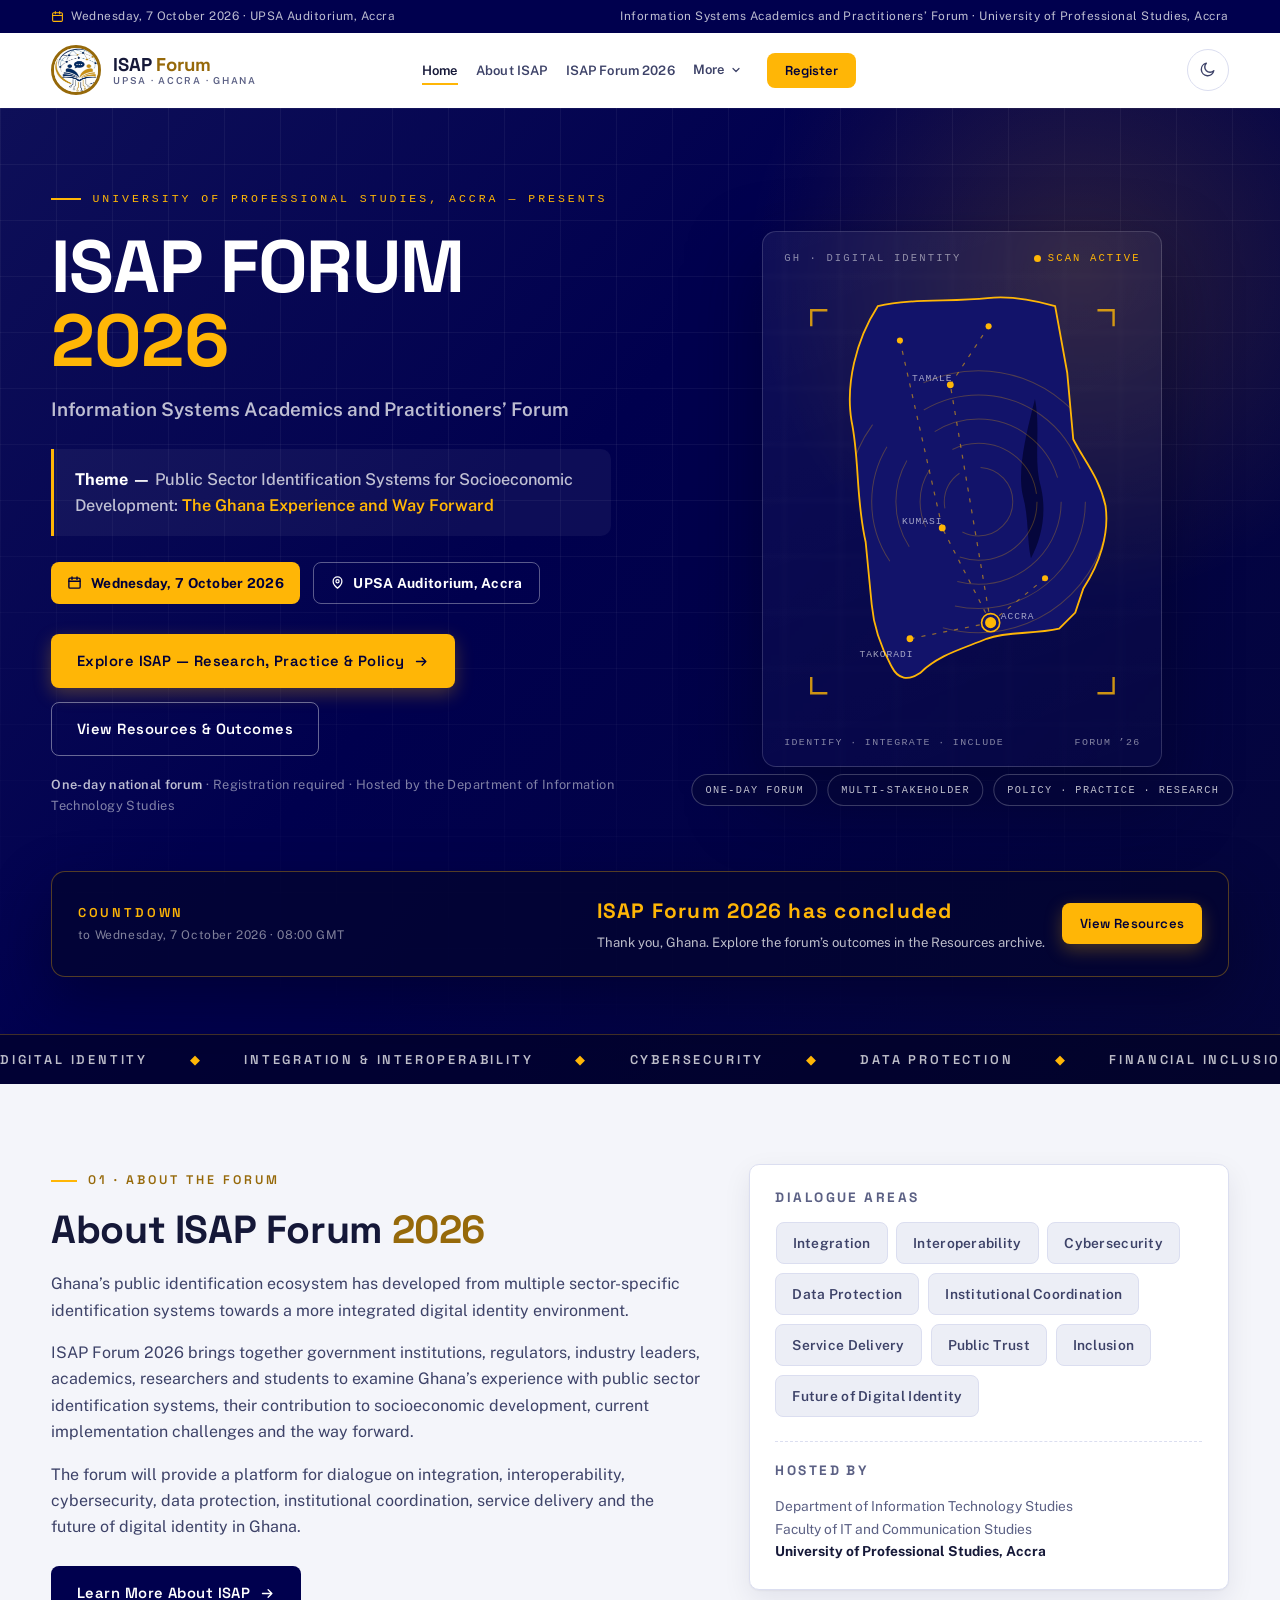
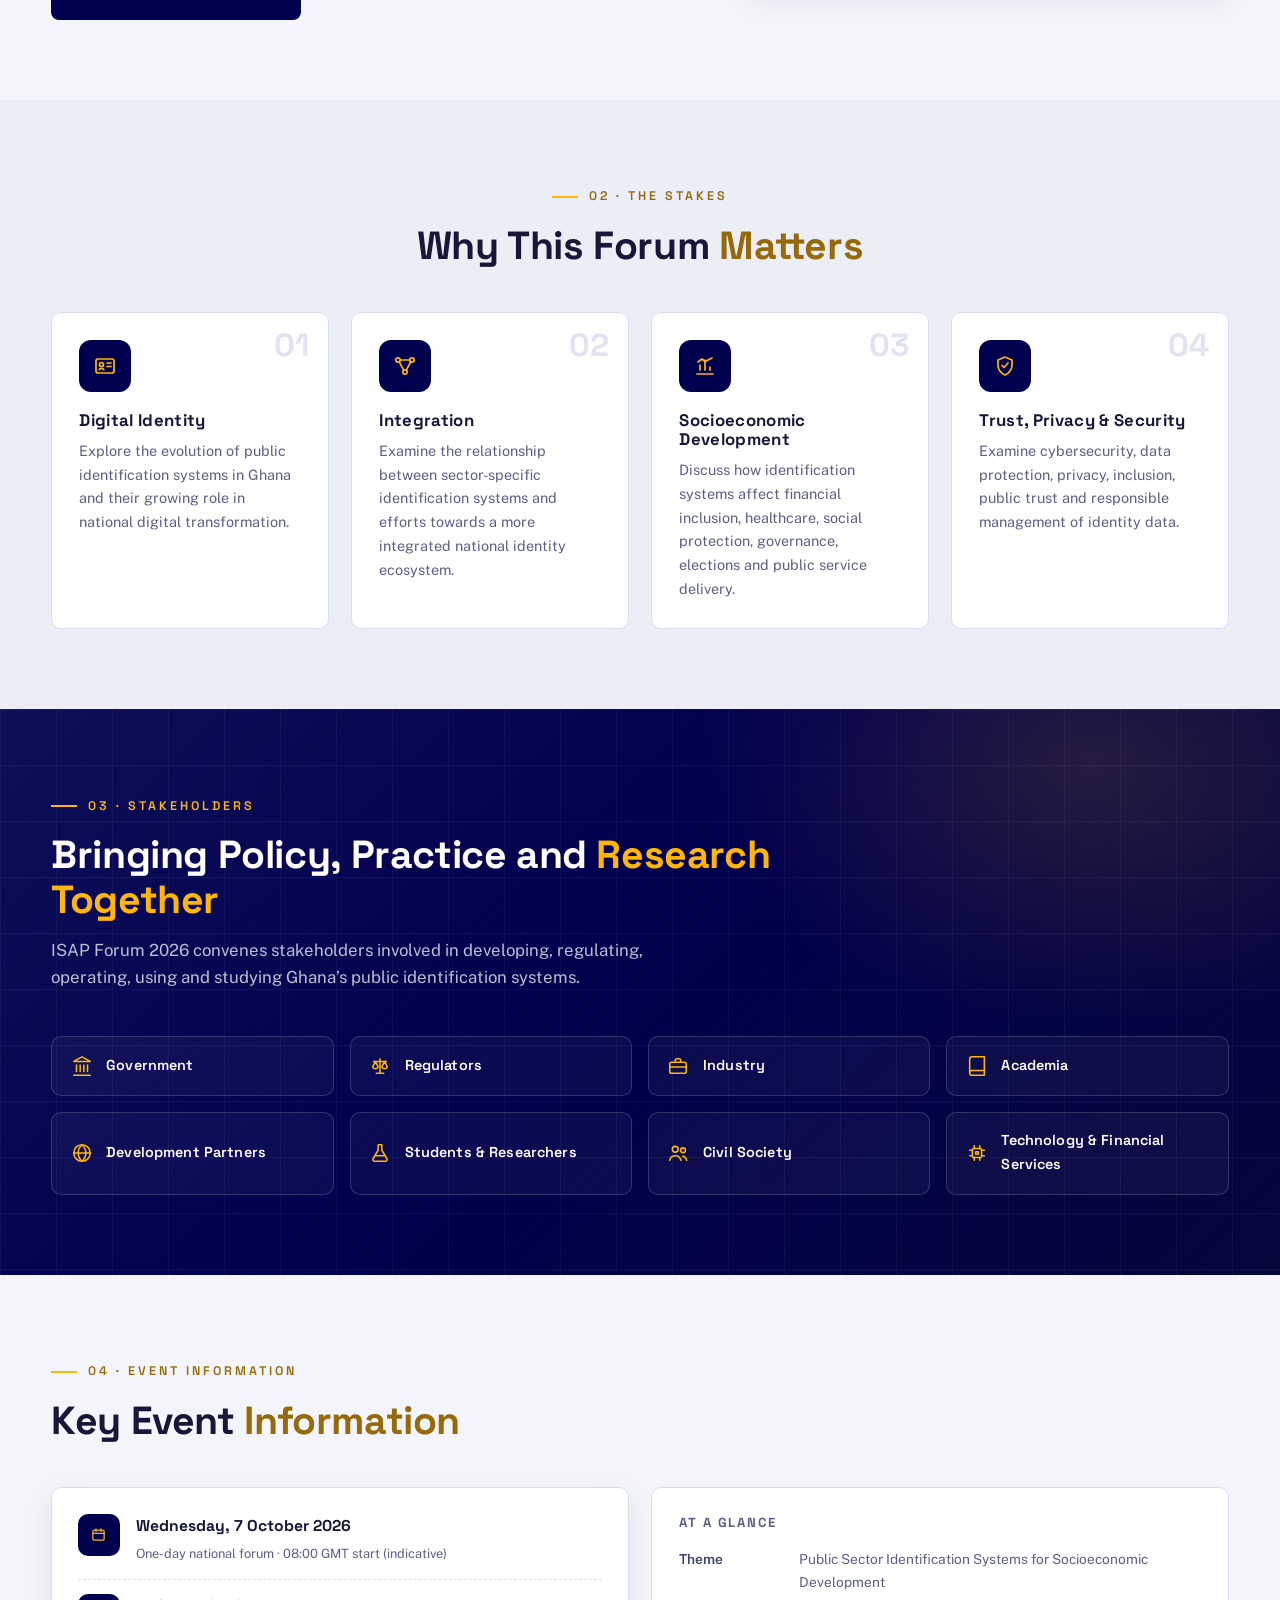
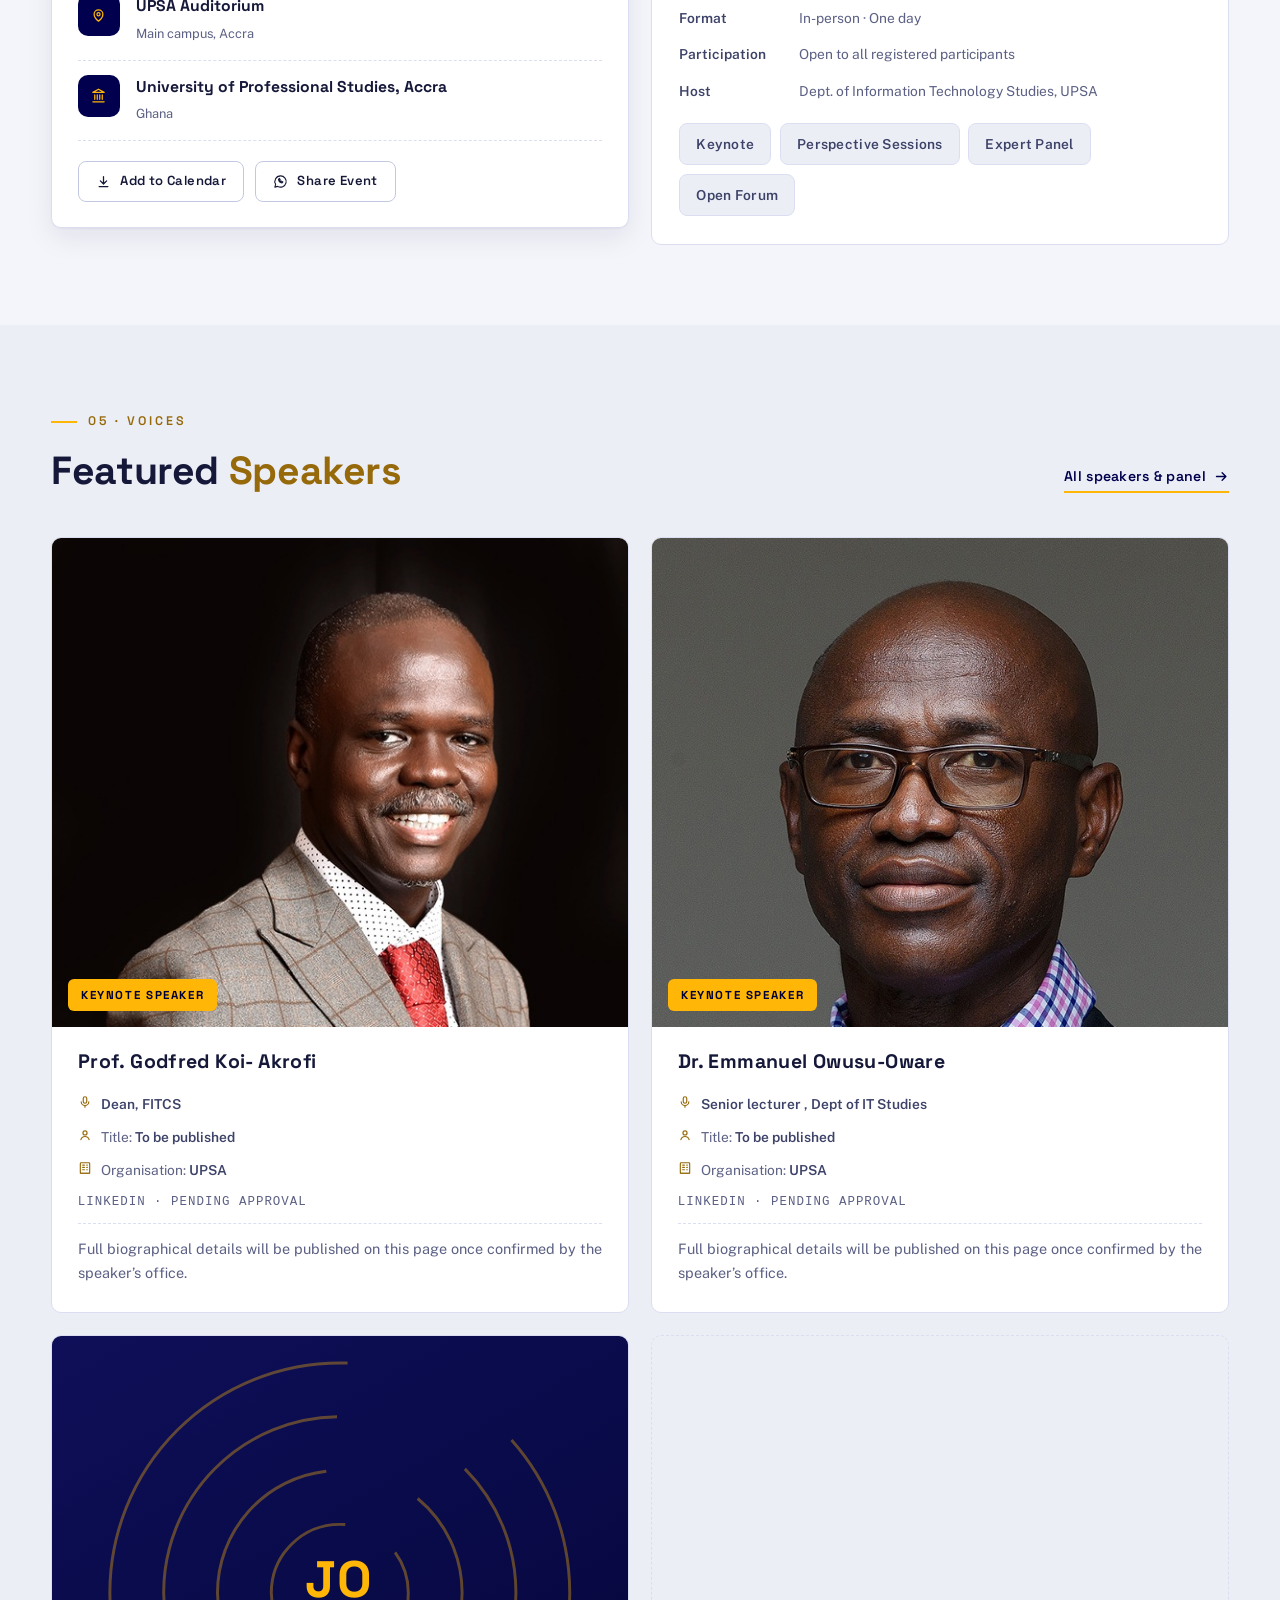
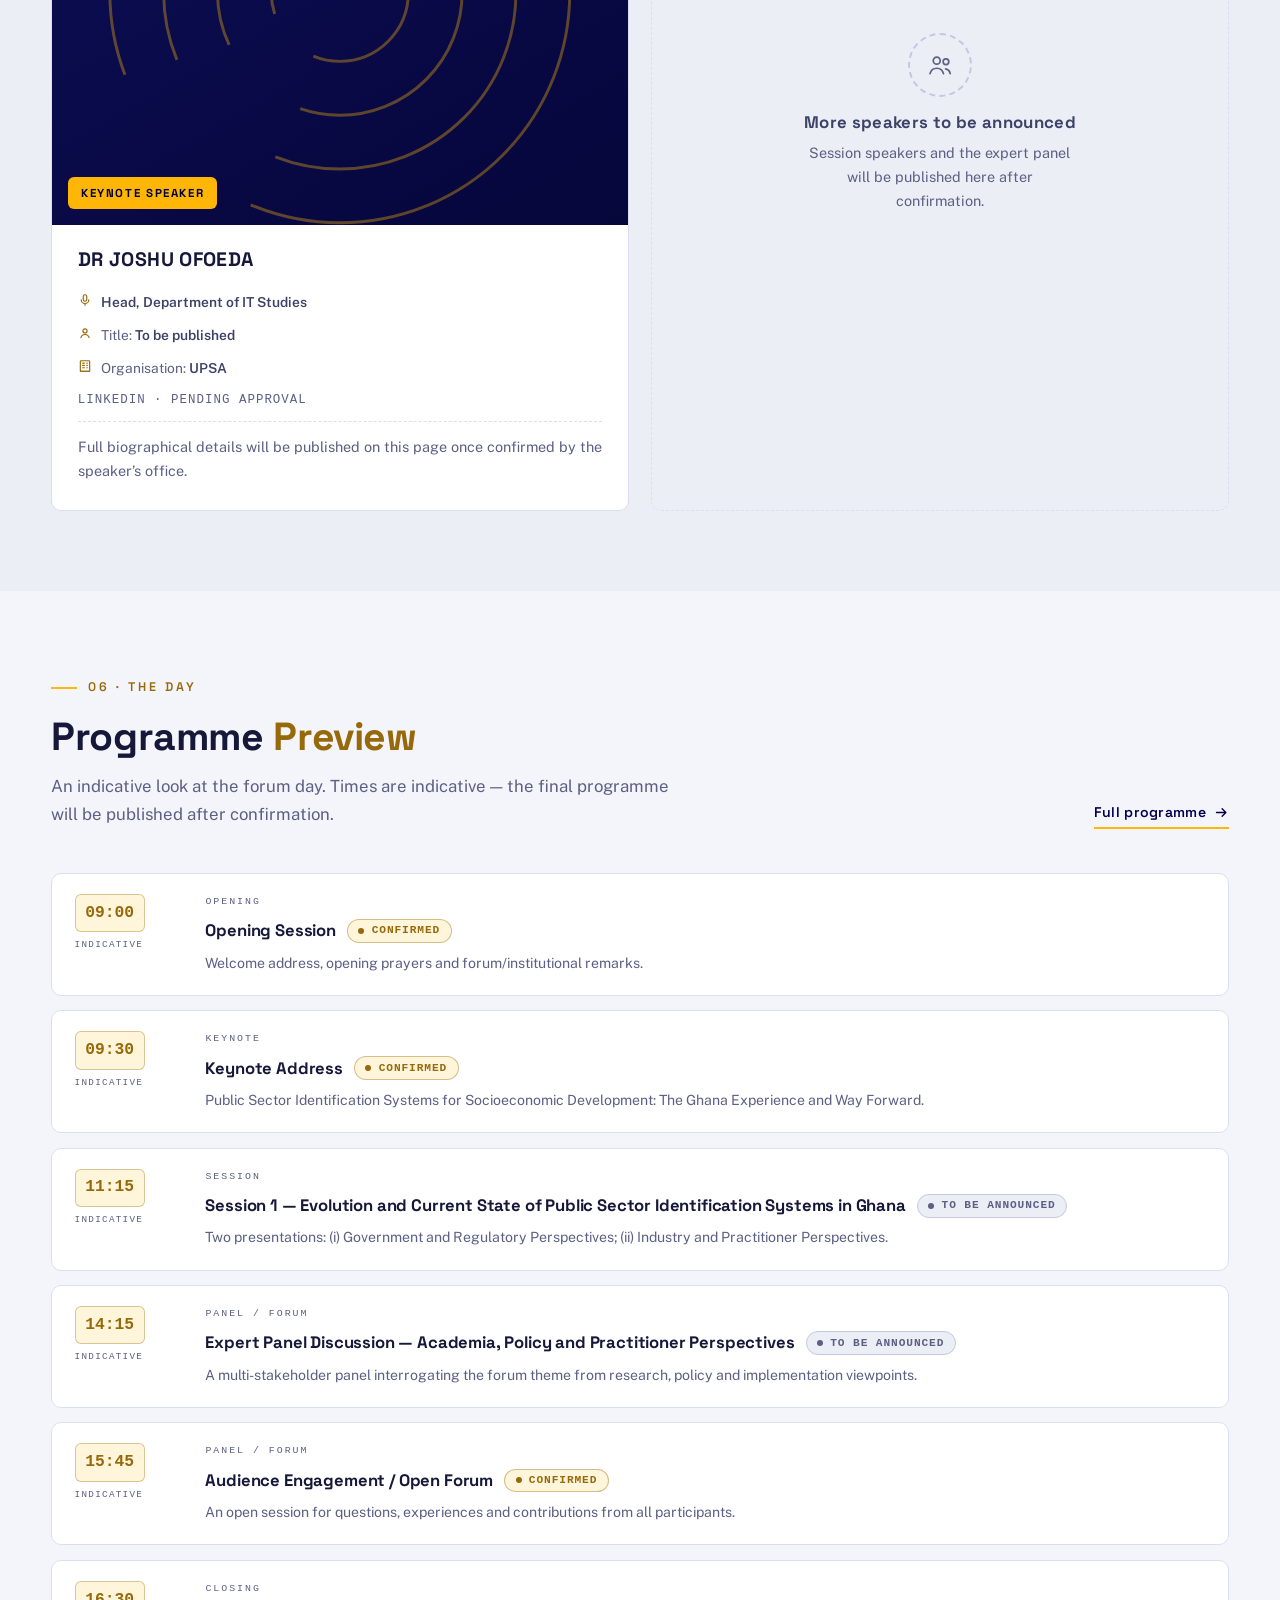
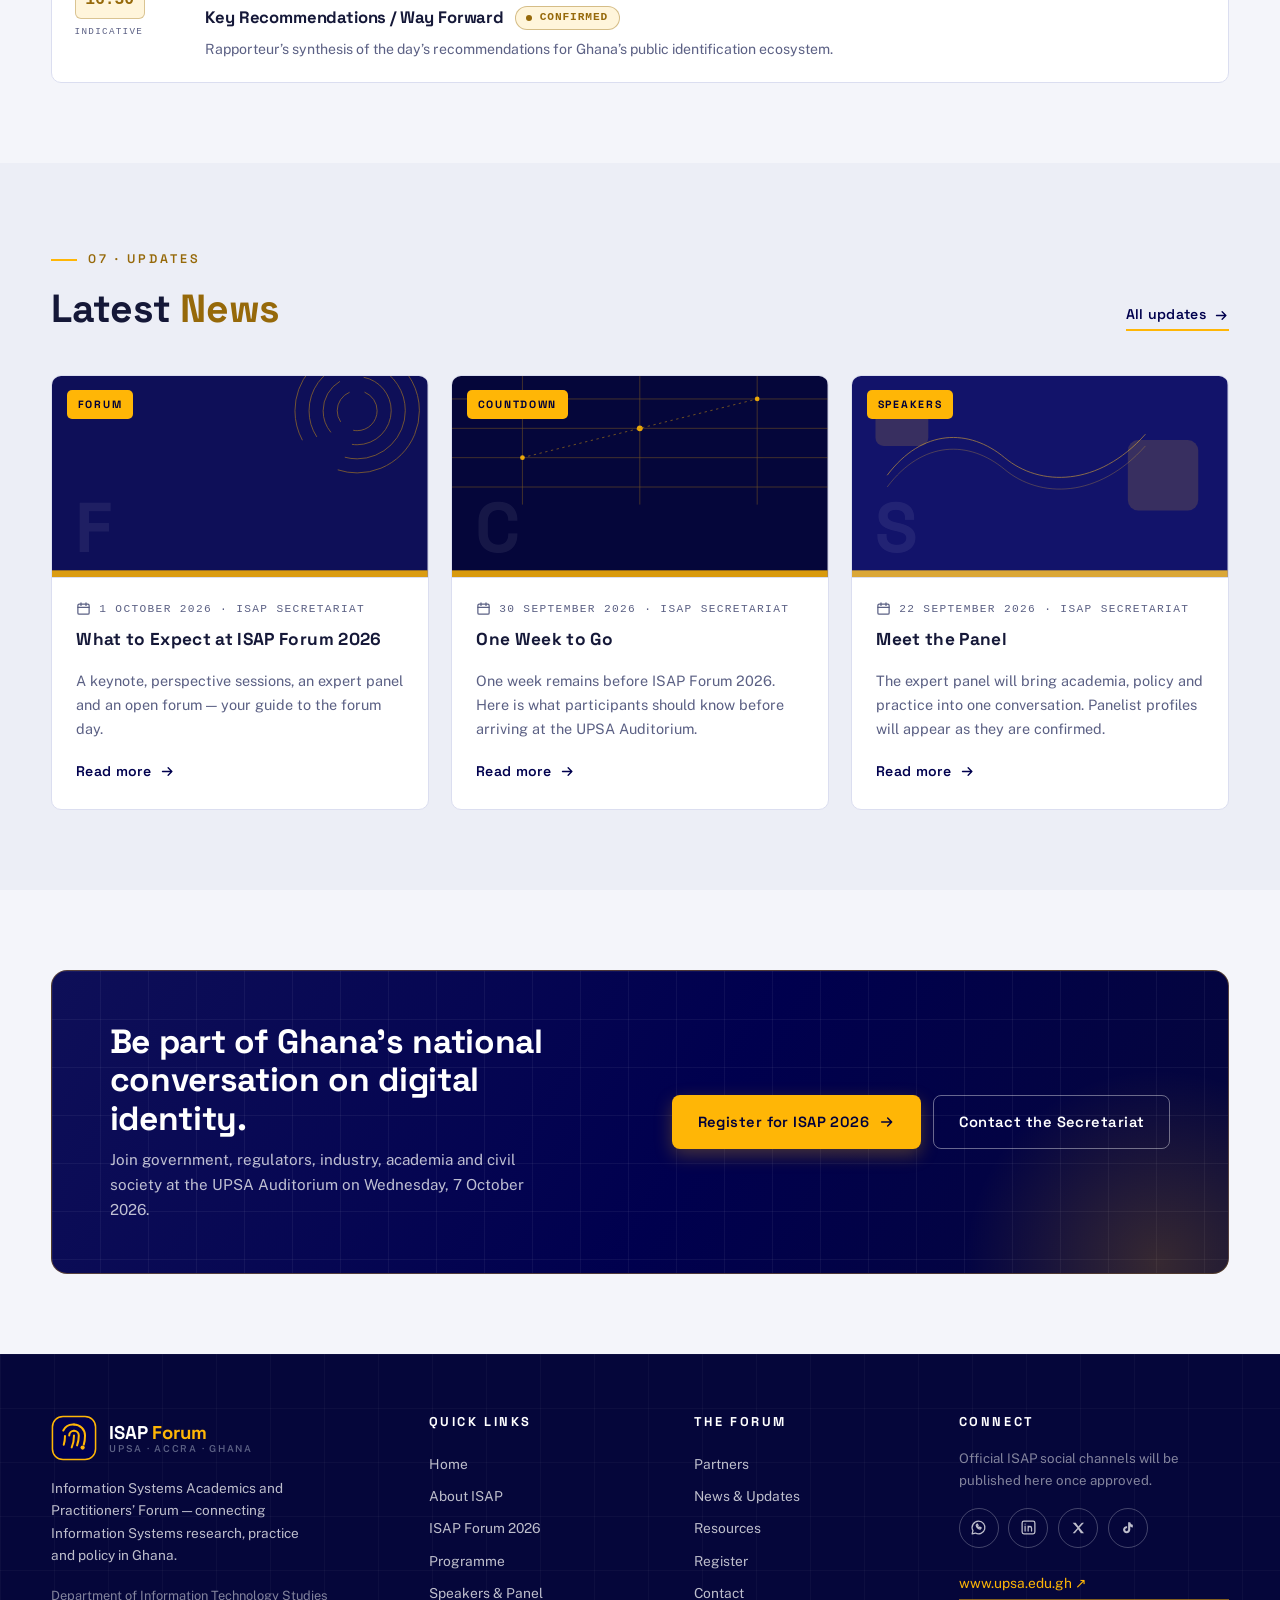
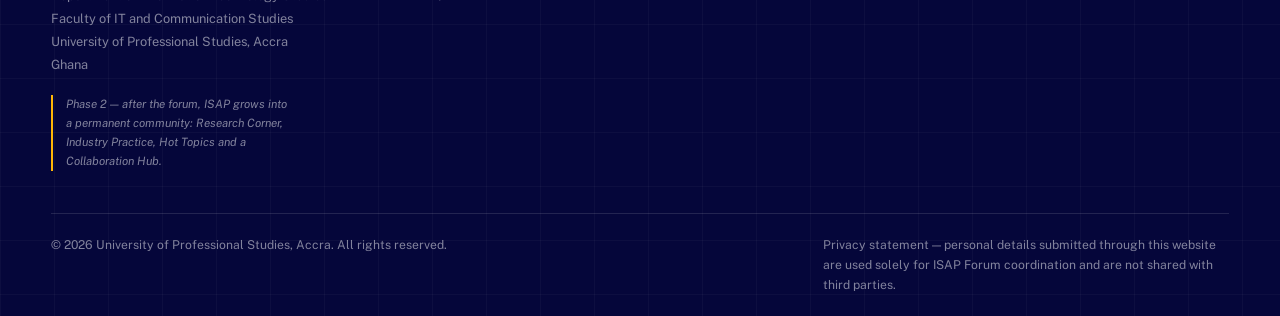
==== commit 7d76a72e: "Replace SVG logo with image and add auto-margin empty list in multiple HTML files" ====
--- a/index.html
+++ b/index.html
@@ -115,6 +115,7 @@
           <li><a class="nav-link is-cta" href="register.html" data-nav="register">Register</a></li>
         </ul>
       </nav>
+      <ul style="margin: auto;"></ul>
       <div class="header-actions">
         <button class="icon-btn theme-toggle" id="themeToggle" type="button" aria-label="Switch to dark mode"
           aria-pressed="false">
@@ -141,18 +142,7 @@
   <div class="mobile-menu" id="mobileMenu" aria-hidden="true">
     <div class="mm-top">
       <span class="brand">
-        <svg class="brand-mark" viewBox="0 0 48 48" width="40" height="40" aria-hidden="true">
-          <rect x="1.5" y="1.5" width="45" height="45" rx="11" fill="#00004E" stroke="#FFB606" stroke-width="1.6" />
-          <g fill="none" stroke="#FFB606" stroke-width="2.1" stroke-linecap="round">
-            <path d="M24 10a11.5 11.5 0 0 1 11.5 11.5c0 3.6-.4 6.7-1.3 9.4" />
-            <path d="M12.8 16.2A11.5 11.5 0 0 1 24 10" />
-            <path d="M24 16.5a5 5 0 0 1 5 5c0 3.8-.6 7.2-1.8 10.2" />
-            <path d="M19 21.5a5 5 0 0 1 5-5" />
-            <path d="M24 21.5c0 4.6-.8 8.7-2.4 12.3" />
-            <path d="M14.6 22c0 3.3-.4 6.3-1.3 9" />
-          </g>
-          <circle cx="33" cy="34" r="2.2" fill="#FFB606" />
-        </svg>
+        <img class="brand-mark-img" src="images/logo-icon.jpg" alt="" aria-hidden="true">
         <span class="brand-text"><strong style="color:#fff">ISAP <i
               style="color:#FFB606;font-style:normal">Forum</i></strong><small>UPSA · Accra · Ghana</small></span>
       </span>
